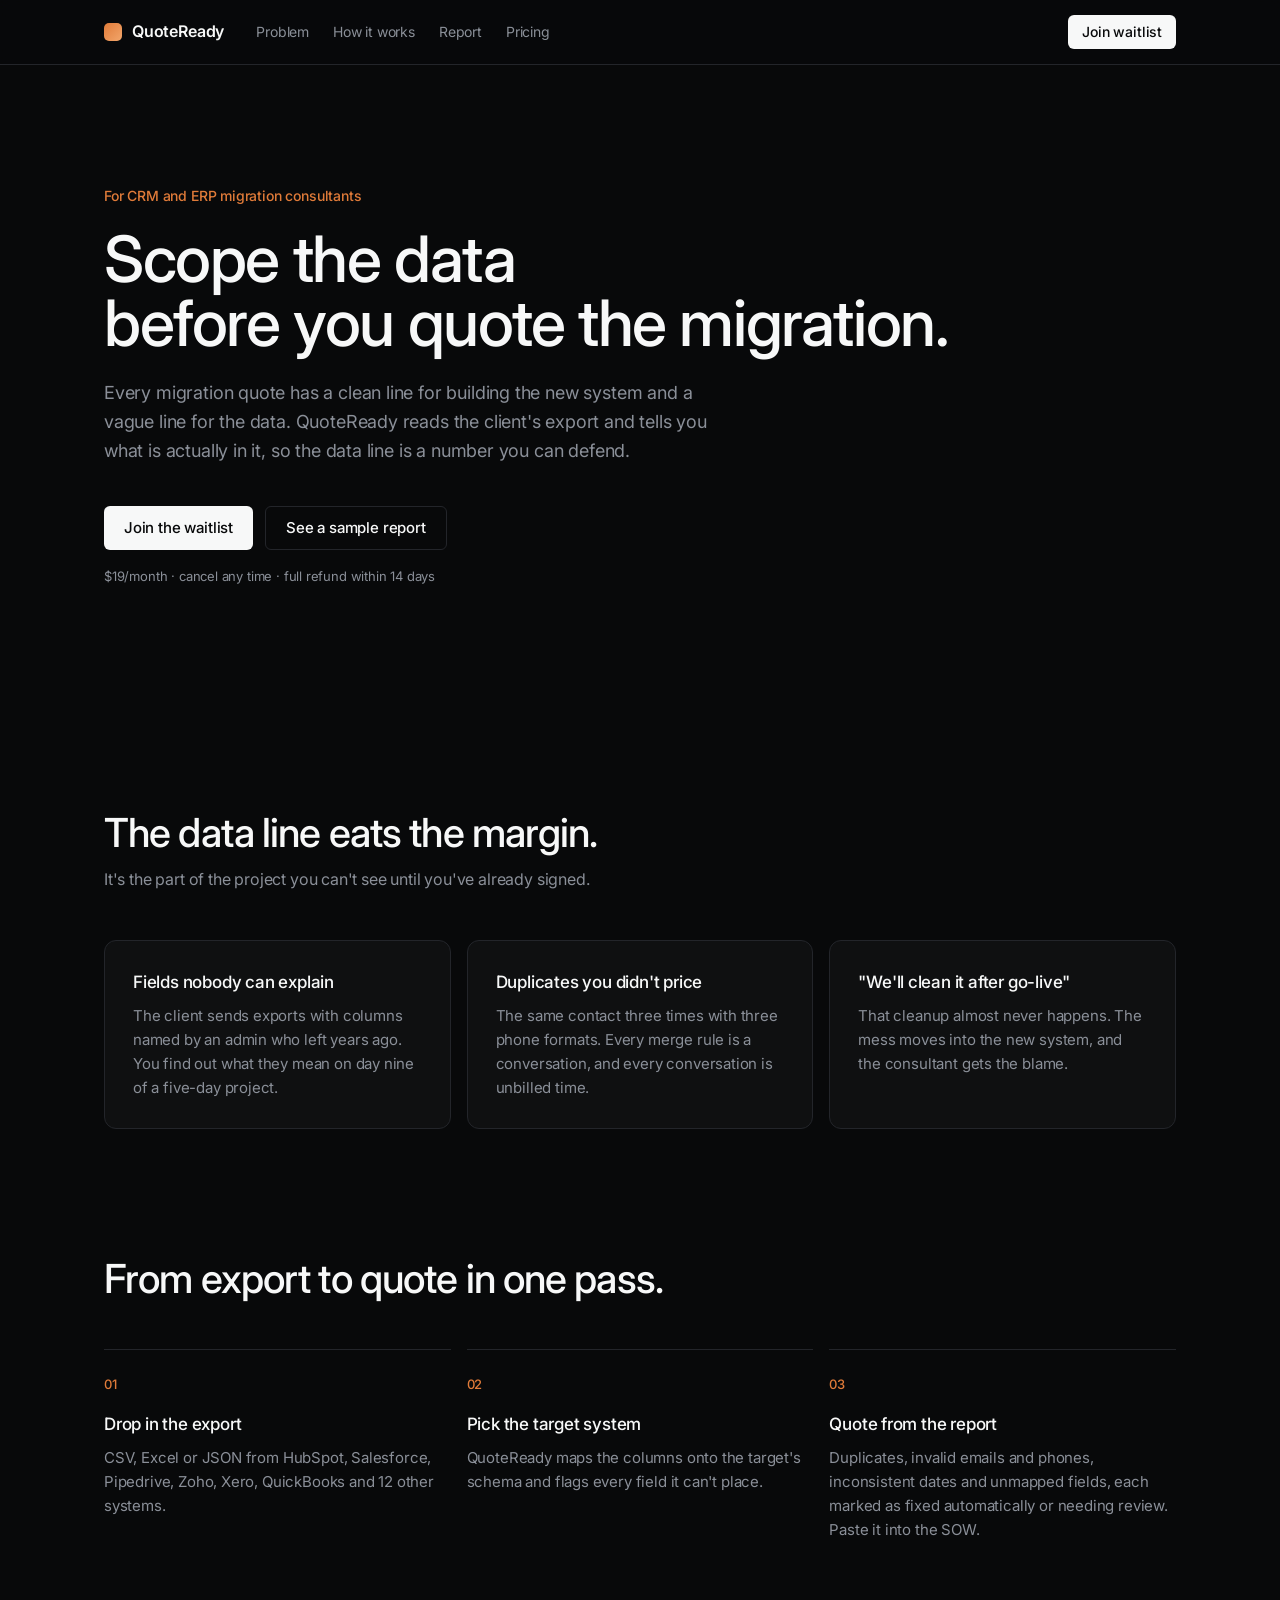
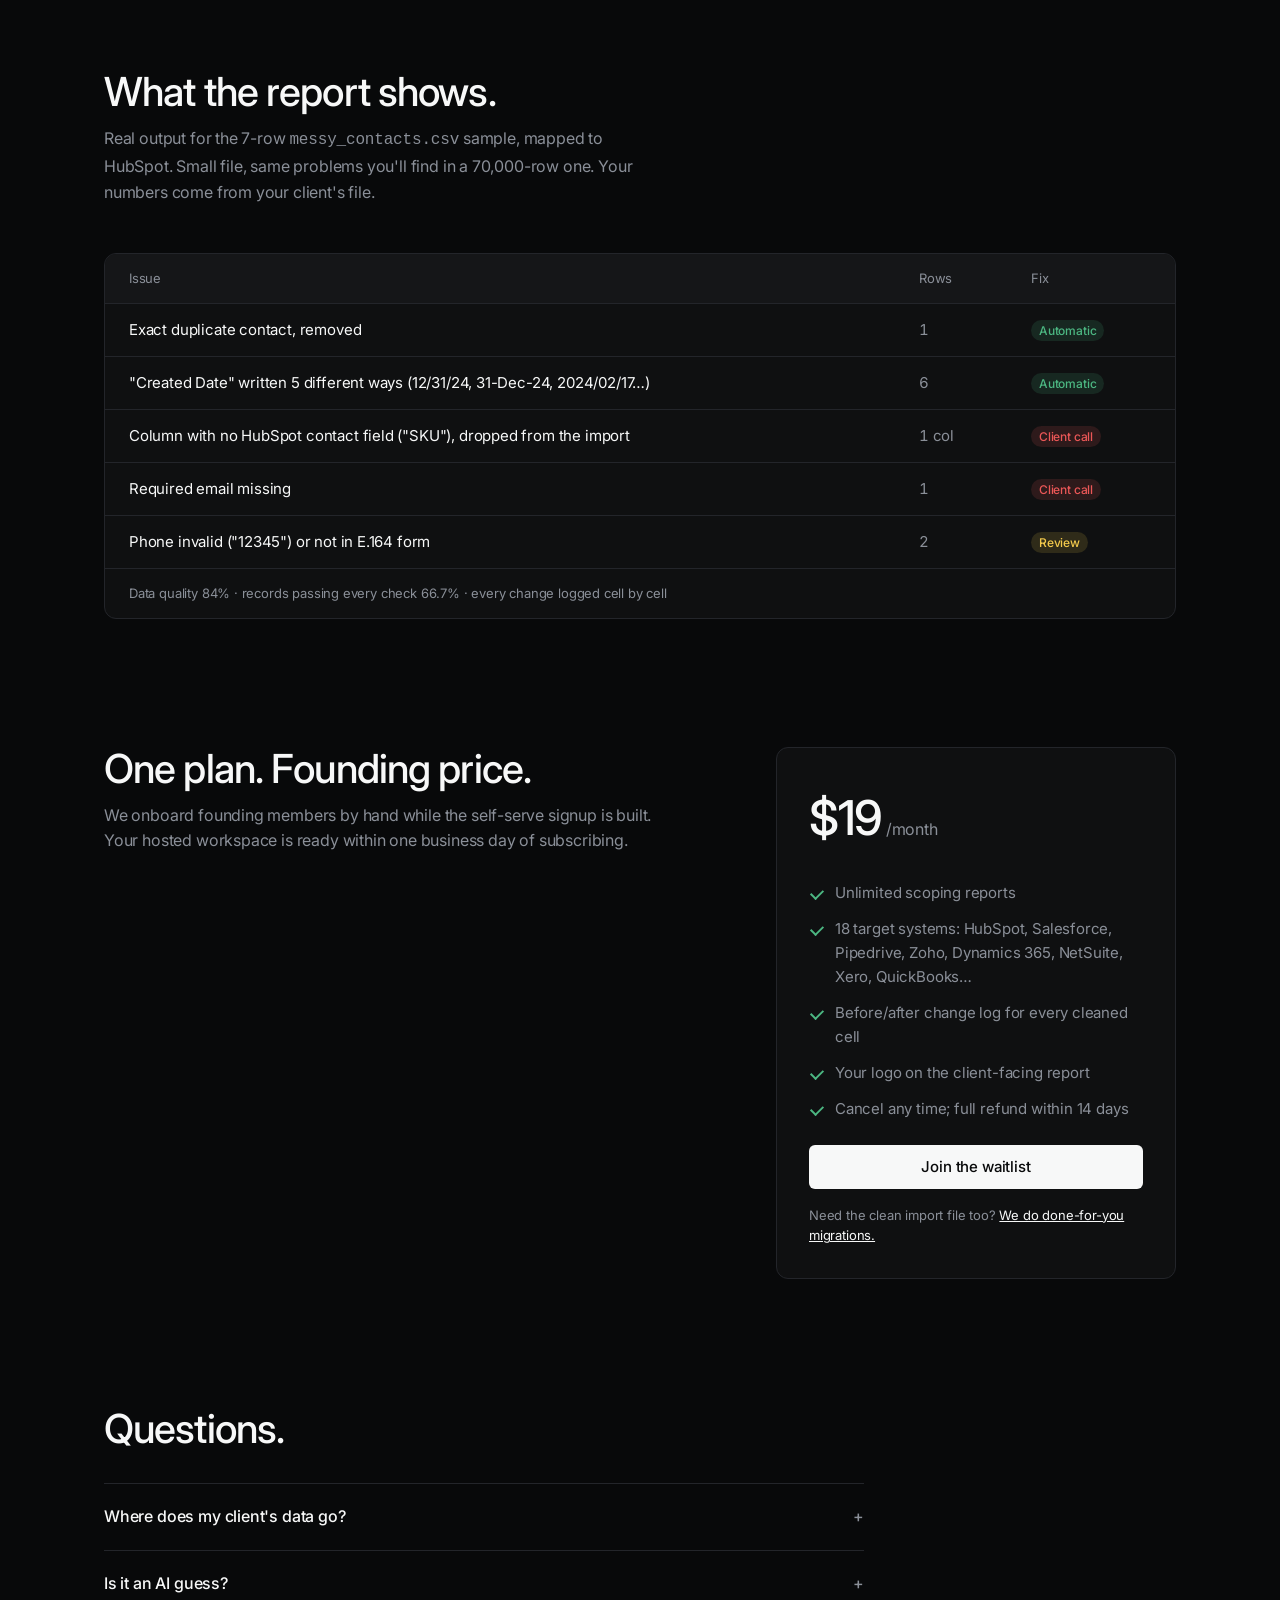
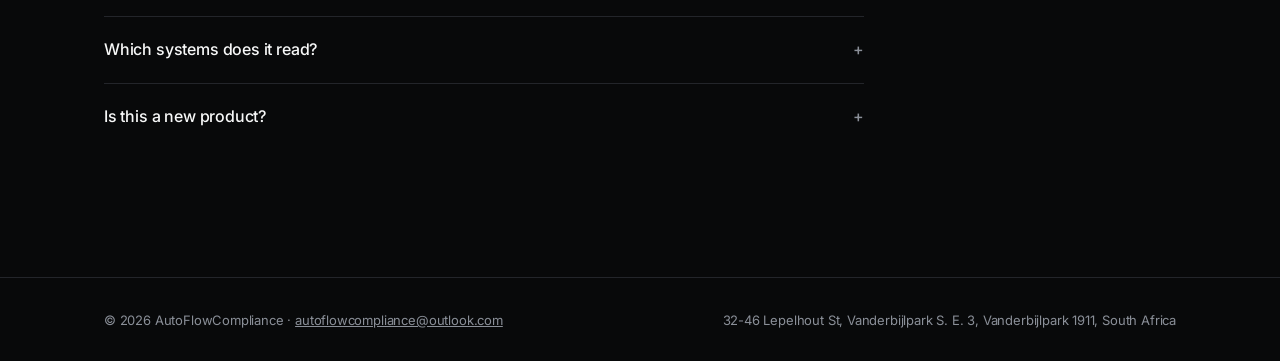
==== quoteready/index.html @ 058e22ea "Add QuoteReady landing page (waitlist mode until a PayPal plan link is set) Co-Authored-By: Claude O" ====
<!doctype html>
<html lang="en">
<head>
<meta charset="utf-8">
<meta name="viewport" content="width=device-width, initial-scale=1">
<title>QuoteReady: scope the data before you quote the migration</title>
<meta name="description" content="Drop in a client's CRM export and get a scoping report: duplicates, format problems, missing required fields and columns the target system can't take. For consultants who quote CRM migrations.">
<meta property="og:title" content="QuoteReady: scope the data before you quote the migration">
<meta property="og:description" content="A data-readiness report for CRM migration quotes. Price the data line before you sign the SOW.">
<meta property="og:type" content="website">
<meta property="og:url" content="https://autoflowcompliance.github.io/autoflow/quoteready/">
<link rel="canonical" href="https://autoflowcompliance.github.io/autoflow/quoteready/">
<link rel="preconnect" href="https://fonts.googleapis.com">
<link rel="preconnect" href="https://fonts.gstatic.com" crossorigin>
<link href="https://fonts.googleapis.com/css2?family=Inter:wght@400;500;600&display=swap" rel="stylesheet">
<link rel="icon" href="data:image/svg+xml,%3Csvg xmlns=%27http://www.w3.org/2000/svg%27 viewBox=%270 0 16 16%27%3E%3Crect width=%2716%27 height=%2716%27 rx=%274%27 fill=%27%23e07b39%27/%3E%3C/svg%3E">
<link rel="stylesheet" href="styles.css">
</head>
<body>

<header class="nav">
  <div class="wrap nav-inner">
    <a class="brand" href="#top"><span class="brand-mark" aria-hidden="true"></span>QuoteReady</a>
    <nav class="nav-links" aria-label="Primary">
      <a href="#problem">Problem</a>
      <a href="#how">How it works</a>
      <a href="#report">Report</a>
      <a href="#pricing">Pricing</a>
    </nav>
    <a class="btn btn-sm" href="mailto:autoflowcompliance@outlook.com?subject=QuoteReady%20waitlist">Join waitlist</a>
  </div>
</header>

<main id="top">

  <section class="hero">
    <div class="wrap">
      <p class="eyebrow">For CRM and ERP migration consultants</p>
      <h1>Scope the data<br>before you quote the migration.</h1>
      <p class="lede">Every migration quote has a clean line for building the new system and a vague line for the data. QuoteReady reads the client's export and tells you what is actually in it, so the data line is a number you can defend.</p>
      <div class="cta-row">
        <a class="btn" href="mailto:autoflowcompliance@outlook.com?subject=QuoteReady%20waitlist">Join the waitlist</a>
        <a class="btn btn-ghost" href="#report">See a sample report</a>
      </div>
      <p class="fine">$19/month · cancel any time · full refund within 14 days</p>
    </div>
  </section>

  <section id="problem" class="section">
    <div class="wrap">
      <h2>The data line eats the margin.</h2>
      <p class="section-lede">It's the part of the project you can't see until you've already signed.</p>
      <div class="grid-3">
        <article class="card">
          <h3>Fields nobody can explain</h3>
          <p>The client sends exports with columns named by an admin who left years ago. You find out what they mean on day nine of a five-day project.</p>
        </article>
        <article class="card">
          <h3>Duplicates you didn't price</h3>
          <p>The same contact three times with three phone formats. Every merge rule is a conversation, and every conversation is unbilled time.</p>
        </article>
        <article class="card">
          <h3>"We'll clean it after go-live"</h3>
          <p>That cleanup almost never happens. The mess moves into the new system, and the consultant gets the blame.</p>
        </article>
      </div>
    </div>
  </section>

  <section id="how" class="section">
    <div class="wrap">
      <h2>From export to quote in one pass.</h2>
      <ol class="steps">
        <li>
          <span class="step-n">01</span>
          <h3>Drop in the export</h3>
          <p>CSV, Excel or JSON from HubSpot, Salesforce, Pipedrive, Zoho, Xero, QuickBooks and 12 other systems.</p>
        </li>
        <li>
          <span class="step-n">02</span>
          <h3>Pick the target system</h3>
          <p>QuoteReady maps the columns onto the target's schema and flags every field it can't place.</p>
        </li>
        <li>
          <span class="step-n">03</span>
          <h3>Quote from the report</h3>
          <p>Duplicates, invalid emails and phones, inconsistent dates and unmapped fields, each marked as fixed automatically or needing review. Paste it into the SOW.</p>
        </li>
      </ol>
    </div>
  </section>

  <section id="report" class="section">
    <div class="wrap">
      <h2>What the report shows.</h2>
      <p class="section-lede">Real output for the 7-row <code>messy_contacts.csv</code> sample, mapped to HubSpot. Small file, same problems you'll find in a 70,000-row one. Your numbers come from your client's file.</p>
      <div class="report" role="table" aria-label="Sample scoping report">
        <div class="report-head" role="row">
          <span role="columnheader">Issue</span><span role="columnheader">Rows</span><span role="columnheader">Fix</span>
        </div>
        <div class="report-row" role="row"><span role="cell">Exact duplicate contact, removed</span><span role="cell">1</span><span role="cell"><i class="pill pill-lo">Automatic</i></span></div>
        <div class="report-row" role="row"><span role="cell">"Created Date" written 5 different ways (12/31/24, 31-Dec-24, 2024/02/17…)</span><span role="cell">6</span><span role="cell"><i class="pill pill-lo">Automatic</i></span></div>
        <div class="report-row" role="row"><span role="cell">Column with no HubSpot contact field ("SKU"), dropped from the import</span><span role="cell">1 col</span><span role="cell"><i class="pill pill-hi">Client call</i></span></div>
        <div class="report-row" role="row"><span role="cell">Required email missing</span><span role="cell">1</span><span role="cell"><i class="pill pill-hi">Client call</i></span></div>
        <div class="report-row" role="row"><span role="cell">Phone invalid ("12345") or not in E.164 form</span><span role="cell">2</span><span role="cell"><i class="pill pill-md">Review</i></span></div>
        <div class="report-foot">Data quality 84% · records passing every check 66.7% · every change logged cell by cell</div>
      </div>
    </div>
  </section>

  <section id="pricing" class="section">
    <div class="wrap pricing">
      <div>
        <h2>One plan. Founding price.</h2>
        <p class="section-lede">We onboard founding members by hand while the self-serve signup is built. Your hosted workspace is ready within one business day of subscribing.</p>
      </div>
      <div class="price-card">
        <p class="price"><span>$19</span>/month</p>
        <ul class="ticks">
          <li>Unlimited scoping reports</li>
          <li>18 target systems: HubSpot, Salesforce, Pipedrive, Zoho, Dynamics 365, NetSuite, Xero, QuickBooks…</li>
          <li>Before/after change log for every cleaned cell</li>
          <li>Your logo on the client-facing report</li>
          <li>Cancel any time; full refund within 14 days</li>
        </ul>
        <a class="btn btn-block" href="mailto:autoflowcompliance@outlook.com?subject=QuoteReady%20waitlist">Join the waitlist</a>
        <p class="fine">Need the clean import file too? <a href="mailto:autoflowcompliance@outlook.com?subject=QuoteReady%20done-for-you%20migration">We do done-for-you migrations.</a></p>
      </div>
    </div>
  </section>

  <section class="section faq">
    <div class="wrap">
      <h2>Questions.</h2>
      <details><summary>Where does my client's data go?</summary><p>It's processed in memory to build the report and isn't used for anything else. You can delete a workspace's files at any time. A self-hosted licence is available if the data can't leave your network.</p></details>
      <details><summary>Is it an AI guess?</summary><p>No. The checks are deterministic rules and schema mappings, so the same file gives the same report every time, and every number traces back to the rows behind it.</p></details>
      <details><summary>Which systems does it read?</summary><p>Any CSV, Excel or JSON export. Target schemas ship for HubSpot, Salesforce, Pipedrive, Zoho CRM, Zoho Books, Dynamics 365, NetSuite, Xero, QuickBooks, FreshBooks, Freshsales, Close, Attio, Airtable, Insightly, monday.com, Sage and Wave.</p></details>
      <details><summary>Is this a new product?</summary><p>Yes. QuoteReady is new and runs on the DataFlow migration engine by AutoFlowCompliance. Founding members get the founding price for as long as they stay subscribed.</p></details>
    </div>
  </section>

</main>

<footer class="footer">
  <div class="wrap footer-inner">
    <span>© 2026 AutoFlowCompliance · <a href="mailto:autoflowcompliance@outlook.com">autoflowcompliance@outlook.com</a></span>
    <span>32-46 Lepelhout St, Vanderbijlpark S. E. 3, Vanderbijlpark 1911, South Africa</span>
  </div>
</footer>

</body>
</html>
---- quoteready/styles.css ----
/* QuoteReady: original stylesheet. Tokens follow the measured shape of
   top-tier product sites (near-black canvas, Inter at ~510 weight, tight
   negative tracking, muted secondary text, 128px section rhythm). */

:root {
  --bg: #08090a;
  --surface: #0f1011;
  --surface-2: #151618;
  --line: #23252a;
  --text: #f7f8f8;
  --muted: #8a8f98;
  --accent: #e07b39;          /* the DataFlow amber, so the family reads as one */
  --accent-ink: #ffffff;
  --good: #4cb782;
  --warn: #f2c94c;
  --bad: #eb5757;
  --radius: 6px;
  --radius-lg: 12px;
  --wrap: 1120px;
  --section: 128px;
  --font: "Inter", "SF Pro Display", -apple-system, BlinkMacSystemFont, "Segoe UI", Roboto, sans-serif;
}

* { box-sizing: border-box; }
html { scroll-behavior: smooth; }
body {
  margin: 0;
  background: var(--bg);
  color: var(--text);
  font: 400 16px/1.6 var(--font);
  letter-spacing: -0.011em;
  -webkit-font-smoothing: antialiased;
}
a { color: inherit; }
.wrap { max-width: var(--wrap); margin: 0 auto; padding: 0 24px; }

/* ---- nav ---- */
.nav {
  position: sticky; top: 0; z-index: 10;
  background: color-mix(in srgb, var(--bg) 80%, transparent);
  backdrop-filter: saturate(180%) blur(12px);
  border-bottom: 1px solid var(--line);
}
.nav-inner { display: flex; align-items: center; gap: 32px; height: 64px; }
.brand { display: flex; align-items: center; gap: 10px; font-weight: 600; text-decoration: none; }
.brand-mark {
  width: 18px; height: 18px; border-radius: 5px;
  background: linear-gradient(135deg, var(--accent), #f2a66b);
}
.nav-links { display: flex; gap: 24px; margin-right: auto; }
.nav-links a { color: var(--muted); text-decoration: none; font-size: 14px; }
.nav-links a:hover { color: var(--text); }

/* ---- buttons ---- */
.btn {
  display: inline-flex; align-items: center; justify-content: center;
  height: 44px; padding: 0 20px; border-radius: var(--radius);
  background: var(--text); color: var(--bg);
  font-weight: 500; font-size: 15px; text-decoration: none;
  transition: opacity .15s ease;
}
.btn:hover { opacity: .88; }
.btn:focus-visible, a:focus-visible, summary:focus-visible { outline: 2px solid var(--accent); outline-offset: 3px; }
.btn-sm { height: 34px; padding: 0 14px; font-size: 14px; }
.btn-ghost { background: transparent; color: var(--text); border: 1px solid var(--line); }
.btn-block { width: 100%; margin-top: 24px; }

/* ---- type ---- */
h1, h2, h3 { font-weight: 510; margin: 0; }
h1 { font-size: clamp(40px, 6.4vw, 64px); line-height: 1; letter-spacing: -0.022em; }
h2 { font-size: clamp(30px, 4vw, 40px); line-height: 1.1; letter-spacing: -0.022em; }
h3 { font-size: 17px; letter-spacing: -0.012em; margin-bottom: 8px; }
p { margin: 0; }
.eyebrow { color: var(--accent); font-size: 14px; font-weight: 500; margin-bottom: 20px; }
.lede { color: var(--muted); font-size: 18px; line-height: 1.6; max-width: 620px; margin-top: 24px; }
.section-lede { color: var(--muted); font-size: 16px; margin-top: 12px; max-width: 560px; }
.fine { color: var(--muted); font-size: 13px; margin-top: 16px; }
.fine a { color: var(--text); }

/* ---- sections ---- */
.hero { padding: 120px 0 96px; }
.cta-row { display: flex; gap: 12px; flex-wrap: wrap; margin-top: 40px; }
.section { padding: var(--section) 0 0; }
.section:last-of-type { padding-bottom: var(--section); }

.grid-3 { display: grid; grid-template-columns: repeat(3, 1fr); gap: 16px; margin-top: 48px; }
.card {
  background: var(--surface); border: 1px solid var(--line);
  border-radius: var(--radius-lg); padding: 28px;
}
.card p, .steps p { color: var(--muted); font-size: 15px; line-height: 1.6; }

.steps {
  list-style: none; padding: 0; margin: 48px 0 0;
  display: grid; grid-template-columns: repeat(3, 1fr); gap: 16px;
}
.steps li { border-top: 1px solid var(--line); padding-top: 24px; }
.step-n { display: block; color: var(--accent); font-size: 13px; font-weight: 500; margin-bottom: 16px; }

/* ---- sample report ---- */
.report {
  margin-top: 48px; background: var(--surface); border: 1px solid var(--line);
  border-radius: var(--radius-lg); overflow: hidden; font-size: 15px;
}
.report-head, .report-row {
  display: grid; grid-template-columns: 1fr 96px 120px; gap: 16px;
  padding: 14px 24px; align-items: center;
}
.report-head { color: var(--muted); font-size: 13px; background: var(--surface-2); }
.report-row { border-top: 1px solid var(--line); }
.report-row span:nth-child(2) { font-variant-numeric: tabular-nums; color: var(--muted); }
.report-foot { border-top: 1px solid var(--line); padding: 14px 24px; color: var(--muted); font-size: 13px; }
.pill { font-style: normal; font-size: 12px; font-weight: 500; padding: 3px 8px; border-radius: 999px; }
.pill-hi { color: var(--bad); background: color-mix(in srgb, var(--bad) 14%, transparent); }
.pill-md { color: var(--warn); background: color-mix(in srgb, var(--warn) 14%, transparent); }
.pill-lo { color: var(--good); background: color-mix(in srgb, var(--good) 14%, transparent); }

/* ---- pricing ---- */
.pricing { display: grid; grid-template-columns: 1fr 400px; gap: 48px; align-items: start; }
.price-card {
  background: var(--surface); border: 1px solid var(--line);
  border-radius: var(--radius-lg); padding: 32px;
}
.price { color: var(--muted); }
.price span { color: var(--text); font-size: 48px; font-weight: 510; letter-spacing: -0.03em; margin-right: 4px; }
.ticks { list-style: none; padding: 0; margin: 24px 0 0; }
.ticks li { position: relative; padding-left: 26px; margin-top: 12px; color: var(--muted); font-size: 15px; }
.ticks li::before {
  content: ""; position: absolute; left: 2px; top: 8px; width: 10px; height: 6px;
  border-left: 2px solid var(--good); border-bottom: 2px solid var(--good); transform: rotate(-45deg);
}

/* ---- faq ---- */
.faq details { border-top: 1px solid var(--line); padding: 20px 0; max-width: 760px; }
.faq details:first-of-type { margin-top: 32px; }
.faq summary { cursor: pointer; font-weight: 500; list-style: none; }
.faq summary::-webkit-details-marker { display: none; }
.faq summary::after { content: "+"; float: right; color: var(--muted); }
.faq details[open] summary::after { content: "–"; }
.faq details p { color: var(--muted); margin-top: 12px; font-size: 15px; }

/* ---- footer ---- */
.footer { border-top: 1px solid var(--line); padding: 32px 0; color: var(--muted); font-size: 13px; }
.footer-inner { display: flex; justify-content: space-between; gap: 16px; flex-wrap: wrap; }

/* ---- responsive ---- */
@media (max-width: 860px) {
  :root { --section: 88px; }
  .nav-links { display: none; }
  .nav-inner { justify-content: space-between; }
  .hero { padding: 80px 0 64px; }
  .grid-3, .steps, .pricing { grid-template-columns: 1fr; }
  .report-head, .report-row { grid-template-columns: 1fr 64px 96px; padding: 12px 16px; gap: 10px; font-size: 14px; }
}
@media (prefers-reduced-motion: reduce) { html { scroll-behavior: auto; } }
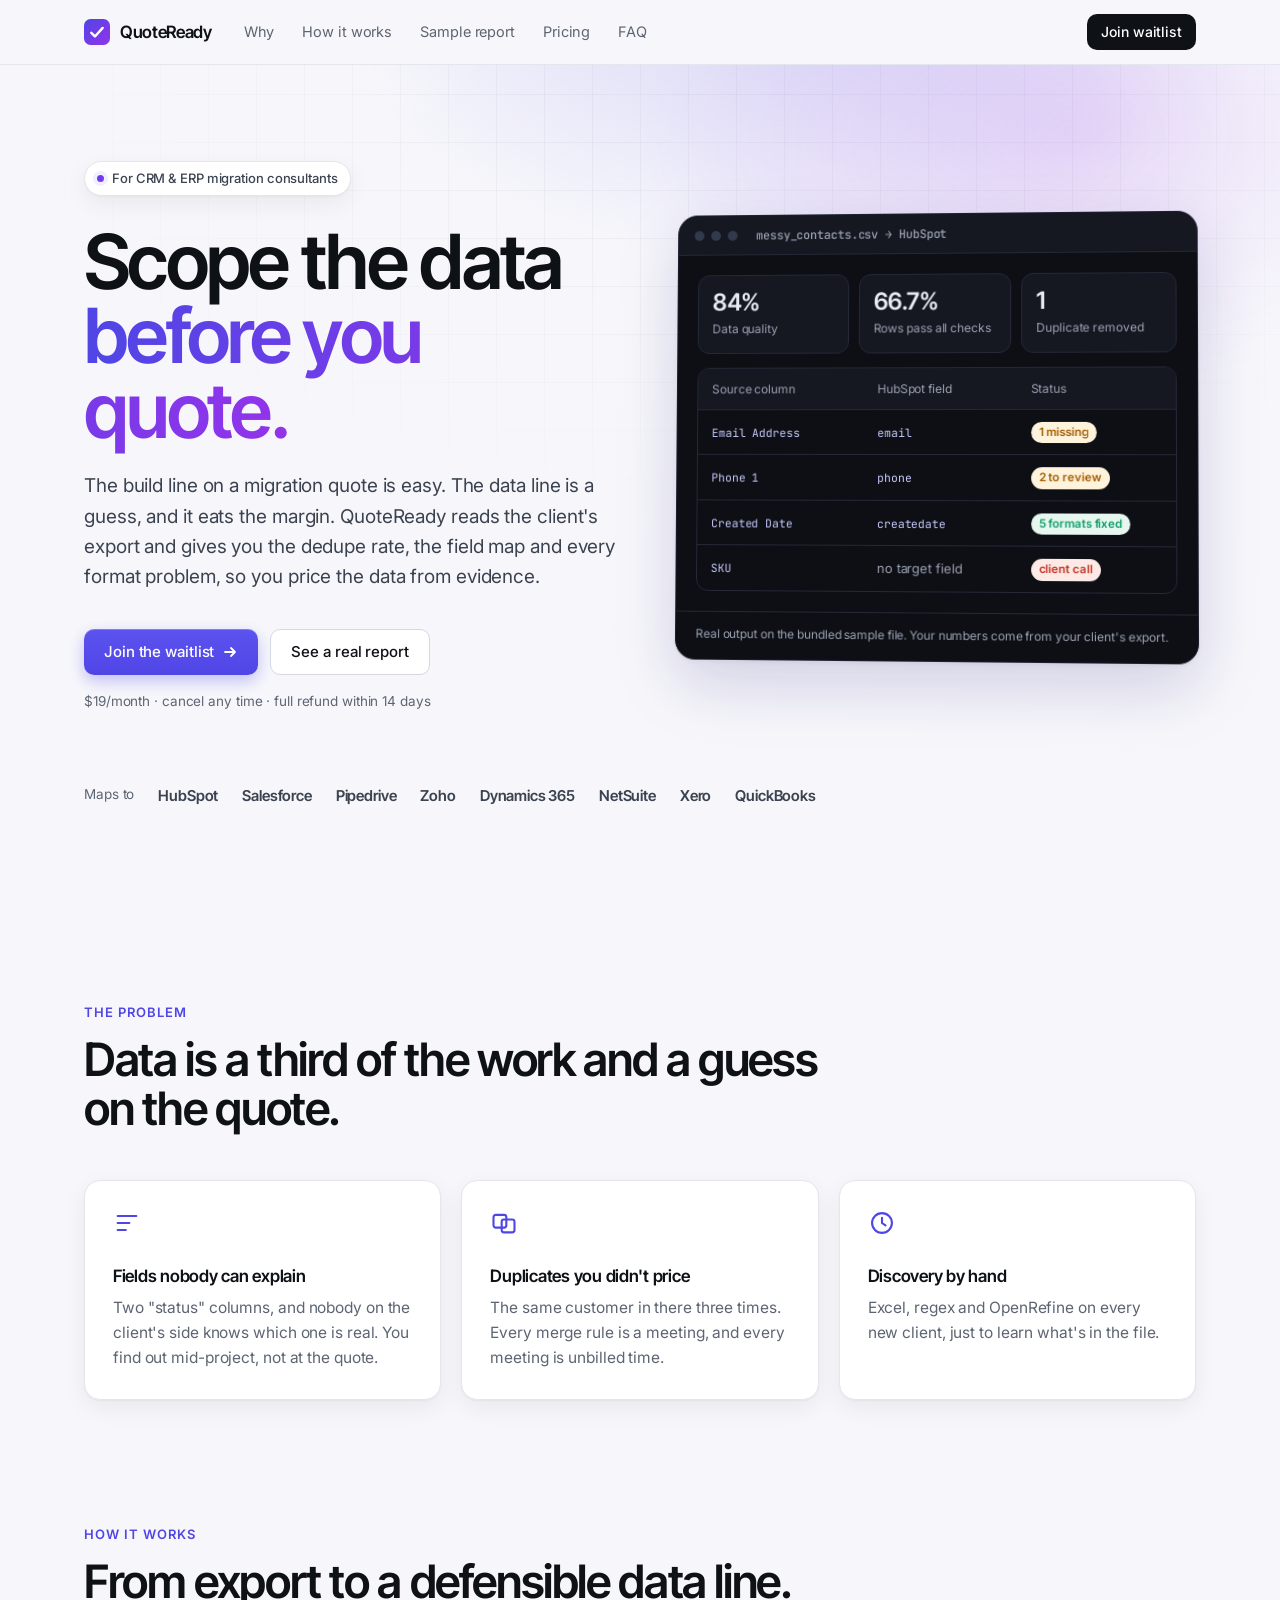
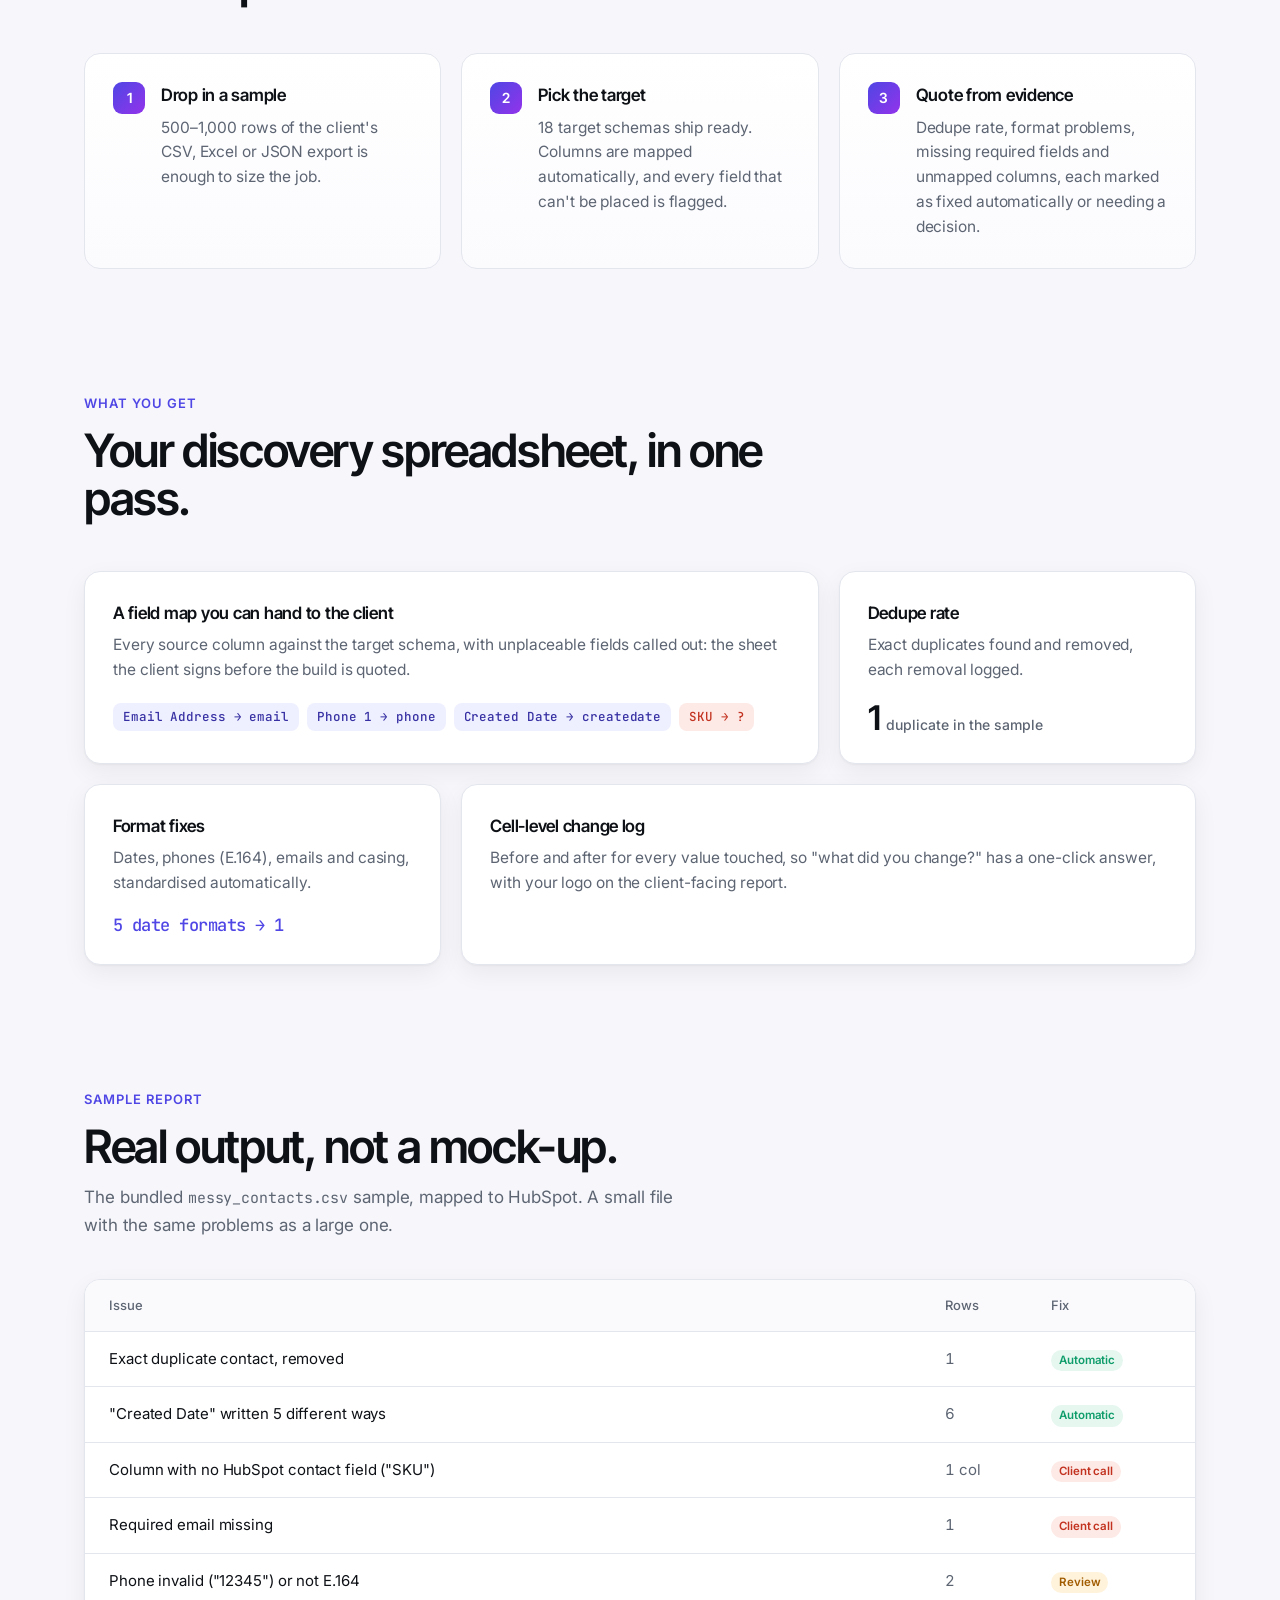
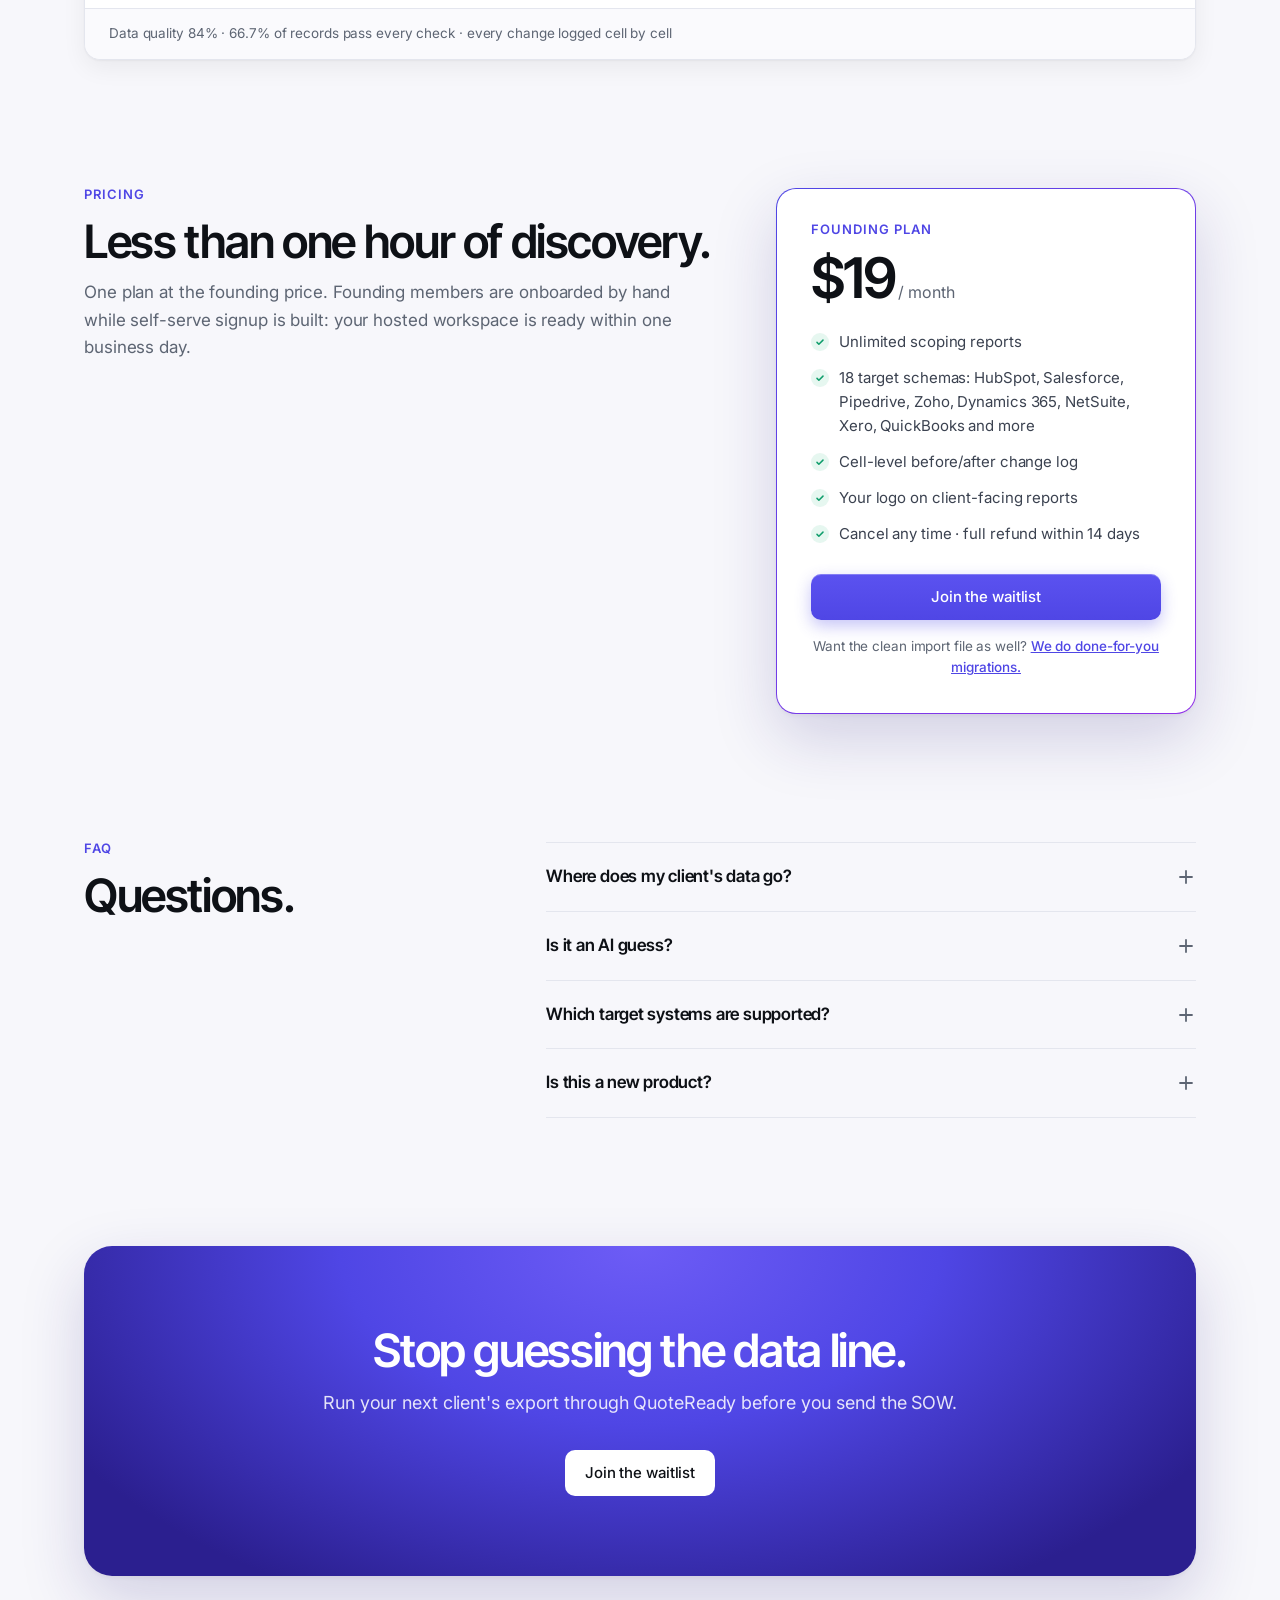
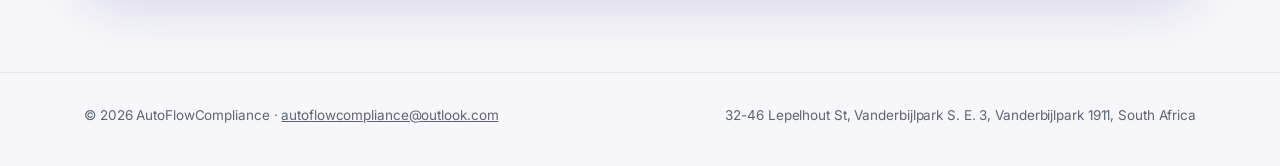
==== commit 7b0a3dd3: "QuoteReady: new light identity, distinct from DataFlow Light canvas, indigo-violet accent, dark prod" ====
--- a/quoteready/index.html
+++ b/quoteready/index.html
@@ -9,133 +9,206 @@
 <meta property="og:description" content="A data-readiness report for CRM migration quotes. Price the data line before you sign the SOW.">
 <meta property="og:type" content="website">
 <meta property="og:url" content="https://autoflowcompliance.github.io/autoflow/quoteready/">
+<meta name="theme-color" content="#f7f7fb">
 <link rel="canonical" href="https://autoflowcompliance.github.io/autoflow/quoteready/">
+<link rel="icon" href="data:image/svg+xml,%3Csvg xmlns='http://www.w3.org/2000/svg' viewBox='0 0 32 32'%3E%3Cdefs%3E%3ClinearGradient id='g' x1='0' y1='0' x2='1' y2='1'%3E%3Cstop offset='0' stop-color='%234f46e5'/%3E%3Cstop offset='1' stop-color='%239333ea'/%3E%3C/linearGradient%3E%3C/defs%3E%3Crect width='32' height='32' rx='8' fill='url(%23g)'/%3E%3Cpath d='M9 17l4.5 4.5L23 11' stroke='white' stroke-width='3' fill='none' stroke-linecap='round' stroke-linejoin='round'/%3E%3C/svg%3E">
 <link rel="preconnect" href="https://fonts.googleapis.com">
 <link rel="preconnect" href="https://fonts.gstatic.com" crossorigin>
-<link href="https://fonts.googleapis.com/css2?family=Inter:wght@400;500;600&display=swap" rel="stylesheet">
-<link rel="icon" href="data:image/svg+xml,%3Csvg xmlns=%27http://www.w3.org/2000/svg%27 viewBox=%270 0 16 16%27%3E%3Crect width=%2716%27 height=%2716%27 rx=%274%27 fill=%27%23e07b39%27/%3E%3C/svg%3E">
+<link href="https://fonts.googleapis.com/css2?family=Inter:wght@400;500;600&family=Inter+Tight:wght@500;600;700&family=JetBrains+Mono:wght@500&display=swap" rel="stylesheet">
 <link rel="stylesheet" href="styles.css">
 </head>
 <body>
+<a class="skip" href="#main">Skip to content</a>
 
 <header class="nav">
   <div class="wrap nav-inner">
-    <a class="brand" href="#top"><span class="brand-mark" aria-hidden="true"></span>QuoteReady</a>
+    <a class="brand" href="#top" aria-label="QuoteReady home">
+      <svg class="brand-mark" viewBox="0 0 32 32" aria-hidden="true"><defs><linearGradient id="bm" x1="0" y1="0" x2="1" y2="1"><stop offset="0" stop-color="#4f46e5"/><stop offset="1" stop-color="#9333ea"/></linearGradient></defs><rect width="32" height="32" rx="8" fill="url(#bm)"/><path d="M9 17l4.5 4.5L23 11" stroke="#fff" stroke-width="3" fill="none" stroke-linecap="round" stroke-linejoin="round"/></svg>
+      QuoteReady
+    </a>
     <nav class="nav-links" aria-label="Primary">
-      <a href="#problem">Problem</a>
+      <a href="#problem">Why</a>
       <a href="#how">How it works</a>
-      <a href="#report">Report</a>
+      <a href="#report">Sample report</a>
       <a href="#pricing">Pricing</a>
+      <a href="#faq">FAQ</a>
     </nav>
-    <a class="btn btn-sm" href="mailto:autoflowcompliance@outlook.com?subject=QuoteReady%20waitlist">Join waitlist</a>
+    <a class="btn btn-dark btn-sm" href="mailto:autoflowcompliance@outlook.com?subject=QuoteReady%20waitlist">Join waitlist</a>
   </div>
 </header>
 
-<main id="top">
-
-  <section class="hero">
-    <div class="wrap">
-      <p class="eyebrow">For CRM and ERP migration consultants</p>
-      <h1>Scope the data<br>before you quote the migration.</h1>
-      <p class="lede">Every migration quote has a clean line for building the new system and a vague line for the data. QuoteReady reads the client's export and tells you what is actually in it, so the data line is a number you can defend.</p>
-      <div class="cta-row">
-        <a class="btn" href="mailto:autoflowcompliance@outlook.com?subject=QuoteReady%20waitlist">Join the waitlist</a>
-        <a class="btn btn-ghost" href="#report">See a sample report</a>
-      </div>
-      <p class="fine">$19/month · cancel any time · full refund within 14 days</p>
-    </div>
-  </section>
-
-  <section id="problem" class="section">
-    <div class="wrap">
-      <h2>The data line eats the margin.</h2>
-      <p class="section-lede">It's the part of the project you can't see until you've already signed.</p>
-      <div class="grid-3">
-        <article class="card">
+<main id="main">
+
+  <section class="hero" id="top">
+    <div class="hero-glow" aria-hidden="true"></div>
+    <div class="wrap hero-grid">
+      <div class="hero-copy">
+        <p class="badge"><span class="badge-dot"></span>For CRM &amp; ERP migration consultants</p>
+        <h1>Scope the data<br><span class="grad">before you quote.</span></h1>
+        <p class="lede">The build line on a migration quote is easy. The data line is a guess, and it eats the margin. QuoteReady reads the client's export and gives you the dedupe rate, the field map and every format problem, so you price the data from evidence.</p>
+        <div class="cta-row">
+          <a class="btn btn-primary" href="mailto:autoflowcompliance@outlook.com?subject=QuoteReady%20waitlist">Join the waitlist
+            <svg viewBox="0 0 16 16" aria-hidden="true"><path d="M3 8h10M9 4l4 4-4 4" stroke="currentColor" stroke-width="1.8" fill="none" stroke-linecap="round" stroke-linejoin="round"/></svg>
+          </a>
+          <a class="btn btn-ghost" href="#report">See a real report</a>
+        </div>
+        <p class="fine">$19/month · cancel any time · full refund within 14 days</p>
+      </div>
+
+      <figure class="window" aria-label="QuoteReady scoping report preview">
+        <div class="window-bar" aria-hidden="true"><i></i><i></i><i></i><span>messy_contacts.csv → HubSpot</span></div>
+        <div class="window-body">
+          <div class="kpis">
+            <div class="kpi"><span class="kpi-n">84%</span><span class="kpi-l">Data quality</span></div>
+            <div class="kpi"><span class="kpi-n">66.7%</span><span class="kpi-l">Rows pass all checks</span></div>
+            <div class="kpi"><span class="kpi-n">1</span><span class="kpi-l">Duplicate removed</span></div>
+          </div>
+          <div class="map" role="table" aria-label="Field map excerpt">
+            <div class="map-row map-head" role="row"><span role="columnheader">Source column</span><span role="columnheader">HubSpot field</span><span role="columnheader">Status</span></div>
+            <div class="map-row" role="row"><span role="cell"><code>Email Address</code></span><span role="cell"><code>email</code></span><span role="cell"><i class="tag tag-warn">1 missing</i></span></div>
+            <div class="map-row" role="row"><span role="cell"><code>Phone 1</code></span><span role="cell"><code>phone</code></span><span role="cell"><i class="tag tag-warn">2 to review</i></span></div>
+            <div class="map-row" role="row"><span role="cell"><code>Created Date</code></span><span role="cell"><code>createdate</code></span><span role="cell"><i class="tag tag-ok">5 formats fixed</i></span></div>
+            <div class="map-row" role="row"><span role="cell"><code>SKU</code></span><span role="cell" class="muted">no target field</span><span role="cell"><i class="tag tag-bad">client call</i></span></div>
+          </div>
+        </div>
+        <figcaption>Real output on the bundled sample file. Your numbers come from your client's export.</figcaption>
+      </figure>
+    </div>
+
+    <div class="wrap reads">
+      <span>Maps to</span>
+      <ul>
+        <li>HubSpot</li><li>Salesforce</li><li>Pipedrive</li><li>Zoho</li><li>Dynamics 365</li><li>NetSuite</li><li>Xero</li><li>QuickBooks</li>
+      </ul>
+    </div>
+  </section>
+
+  <section class="section" id="problem">
+    <div class="wrap">
+      <p class="kicker">The problem</p>
+      <h2>Data is a third of the work and a guess on the quote.</h2>
+      <div class="pain">
+        <article>
+          <svg viewBox="0 0 24 24" aria-hidden="true"><path d="M4 6h16M4 12h10M4 18h7" stroke="currentColor" stroke-width="1.8" fill="none" stroke-linecap="round"/></svg>
           <h3>Fields nobody can explain</h3>
-          <p>The client sends exports with columns named by an admin who left years ago. You find out what they mean on day nine of a five-day project.</p>
-        </article>
-        <article class="card">
+          <p>Two "status" columns, and nobody on the client's side knows which one is real. You find out mid-project, not at the quote.</p>
+        </article>
+        <article>
+          <svg viewBox="0 0 24 24" aria-hidden="true"><rect x="3" y="5" width="11" height="11" rx="2" stroke="currentColor" stroke-width="1.8" fill="none"/><rect x="10" y="9" width="11" height="11" rx="2" stroke="currentColor" stroke-width="1.8" fill="none"/></svg>
           <h3>Duplicates you didn't price</h3>
-          <p>The same contact three times with three phone formats. Every merge rule is a conversation, and every conversation is unbilled time.</p>
-        </article>
-        <article class="card">
-          <h3>"We'll clean it after go-live"</h3>
-          <p>That cleanup almost never happens. The mess moves into the new system, and the consultant gets the blame.</p>
-        </article>
-      </div>
-    </div>
-  </section>
-
-  <section id="how" class="section">
-    <div class="wrap">
-      <h2>From export to quote in one pass.</h2>
+          <p>The same customer in there three times. Every merge rule is a meeting, and every meeting is unbilled time.</p>
+        </article>
+        <article>
+          <svg viewBox="0 0 24 24" aria-hidden="true"><circle cx="12" cy="12" r="8.5" stroke="currentColor" stroke-width="1.8" fill="none"/><path d="M12 7.5V12l3 2" stroke="currentColor" stroke-width="1.8" fill="none" stroke-linecap="round"/></svg>
+          <h3>Discovery by hand</h3>
+          <p>Excel, regex and OpenRefine on every new client, just to learn what's in the file.</p>
+        </article>
+      </div>
+    </div>
+  </section>
+
+  <section class="section" id="how">
+    <div class="wrap">
+      <p class="kicker">How it works</p>
+      <h2>From export to a defensible data line.</h2>
       <ol class="steps">
-        <li>
-          <span class="step-n">01</span>
-          <h3>Drop in the export</h3>
-          <p>CSV, Excel or JSON from HubSpot, Salesforce, Pipedrive, Zoho, Xero, QuickBooks and 12 other systems.</p>
-        </li>
-        <li>
-          <span class="step-n">02</span>
-          <h3>Pick the target system</h3>
-          <p>QuoteReady maps the columns onto the target's schema and flags every field it can't place.</p>
-        </li>
-        <li>
-          <span class="step-n">03</span>
-          <h3>Quote from the report</h3>
-          <p>Duplicates, invalid emails and phones, inconsistent dates and unmapped fields, each marked as fixed automatically or needing review. Paste it into the SOW.</p>
-        </li>
+        <li><span class="num">1</span><div><h3>Drop in a sample</h3><p>500–1,000 rows of the client's CSV, Excel or JSON export is enough to size the job.</p></div></li>
+        <li><span class="num">2</span><div><h3>Pick the target</h3><p>18 target schemas ship ready. Columns are mapped automatically, and every field that can't be placed is flagged.</p></div></li>
+        <li><span class="num">3</span><div><h3>Quote from evidence</h3><p>Dedupe rate, format problems, missing required fields and unmapped columns, each marked as fixed automatically or needing a decision.</p></div></li>
       </ol>
     </div>
   </section>
 
-  <section id="report" class="section">
-    <div class="wrap">
-      <h2>What the report shows.</h2>
-      <p class="section-lede">Real output for the 7-row <code>messy_contacts.csv</code> sample, mapped to HubSpot. Small file, same problems you'll find in a 70,000-row one. Your numbers come from your client's file.</p>
+  <section class="section">
+    <div class="wrap">
+      <p class="kicker">What you get</p>
+      <h2>Your discovery spreadsheet, in one pass.</h2>
+      <div class="bento">
+        <article class="tile tile-wide">
+          <h3>A field map you can hand to the client</h3>
+          <p>Every source column against the target schema, with unplaceable fields called out: the sheet the client signs before the build is quoted.</p>
+          <div class="chips" aria-hidden="true"><span>Email Address → email</span><span>Phone 1 → phone</span><span>Created Date → createdate</span><span class="chip-bad">SKU → ?</span></div>
+        </article>
+        <article class="tile">
+          <h3>Dedupe rate</h3>
+          <p>Exact duplicates found and removed, each removal logged.</p>
+          <p class="big">1 <small>duplicate in the sample</small></p>
+        </article>
+        <article class="tile">
+          <h3>Format fixes</h3>
+          <p>Dates, phones (E.164), emails and casing, standardised automatically.</p>
+          <p class="big mono">5 date formats → 1</p>
+        </article>
+        <article class="tile tile-wide">
+          <h3>Cell-level change log</h3>
+          <p>Before and after for every value touched, so "what did you change?" has a one-click answer, with your logo on the client-facing report.</p>
+        </article>
+      </div>
+    </div>
+  </section>
+
+  <section class="section" id="report">
+    <div class="wrap">
+      <p class="kicker">Sample report</p>
+      <h2>Real output, not a mock-up.</h2>
+      <p class="section-lede">The bundled <code>messy_contacts.csv</code> sample, mapped to HubSpot. A small file with the same problems as a large one.</p>
       <div class="report" role="table" aria-label="Sample scoping report">
-        <div class="report-head" role="row">
-          <span role="columnheader">Issue</span><span role="columnheader">Rows</span><span role="columnheader">Fix</span>
-        </div>
-        <div class="report-row" role="row"><span role="cell">Exact duplicate contact, removed</span><span role="cell">1</span><span role="cell"><i class="pill pill-lo">Automatic</i></span></div>
-        <div class="report-row" role="row"><span role="cell">"Created Date" written 5 different ways (12/31/24, 31-Dec-24, 2024/02/17…)</span><span role="cell">6</span><span role="cell"><i class="pill pill-lo">Automatic</i></span></div>
-        <div class="report-row" role="row"><span role="cell">Column with no HubSpot contact field ("SKU"), dropped from the import</span><span role="cell">1 col</span><span role="cell"><i class="pill pill-hi">Client call</i></span></div>
-        <div class="report-row" role="row"><span role="cell">Required email missing</span><span role="cell">1</span><span role="cell"><i class="pill pill-hi">Client call</i></span></div>
-        <div class="report-row" role="row"><span role="cell">Phone invalid ("12345") or not in E.164 form</span><span role="cell">2</span><span role="cell"><i class="pill pill-md">Review</i></span></div>
-        <div class="report-foot">Data quality 84% · records passing every check 66.7% · every change logged cell by cell</div>
-      </div>
-    </div>
-  </section>
-
-  <section id="pricing" class="section">
+        <div class="report-row report-head" role="row"><span role="columnheader">Issue</span><span role="columnheader">Rows</span><span role="columnheader">Fix</span></div>
+        <div class="report-row" role="row"><span role="cell">Exact duplicate contact, removed</span><span role="cell">1</span><span role="cell"><i class="tag tag-ok">Automatic</i></span></div>
+        <div class="report-row" role="row"><span role="cell">"Created Date" written 5 different ways</span><span role="cell">6</span><span role="cell"><i class="tag tag-ok">Automatic</i></span></div>
+        <div class="report-row" role="row"><span role="cell">Column with no HubSpot contact field ("SKU")</span><span role="cell">1 col</span><span role="cell"><i class="tag tag-bad">Client call</i></span></div>
+        <div class="report-row" role="row"><span role="cell">Required email missing</span><span role="cell">1</span><span role="cell"><i class="tag tag-bad">Client call</i></span></div>
+        <div class="report-row" role="row"><span role="cell">Phone invalid ("12345") or not E.164</span><span role="cell">2</span><span role="cell"><i class="tag tag-warn">Review</i></span></div>
+        <div class="report-foot">Data quality 84% · 66.7% of records pass every check · every change logged cell by cell</div>
+      </div>
+    </div>
+  </section>
+
+  <section class="section" id="pricing">
     <div class="wrap pricing">
       <div>
-        <h2>One plan. Founding price.</h2>
-        <p class="section-lede">We onboard founding members by hand while the self-serve signup is built. Your hosted workspace is ready within one business day of subscribing.</p>
+        <p class="kicker">Pricing</p>
+        <h2>Less than one hour of discovery.</h2>
+        <p class="section-lede">One plan at the founding price. Founding members are onboarded by hand while self-serve signup is built: your hosted workspace is ready within one business day.</p>
       </div>
       <div class="price-card">
-        <p class="price"><span>$19</span>/month</p>
+        <p class="plan">Founding plan</p>
+        <p class="price"><span>$19</span> / month</p>
         <ul class="ticks">
           <li>Unlimited scoping reports</li>
-          <li>18 target systems: HubSpot, Salesforce, Pipedrive, Zoho, Dynamics 365, NetSuite, Xero, QuickBooks…</li>
-          <li>Before/after change log for every cleaned cell</li>
-          <li>Your logo on the client-facing report</li>
-          <li>Cancel any time; full refund within 14 days</li>
+          <li>18 target schemas: HubSpot, Salesforce, Pipedrive, Zoho, Dynamics 365, NetSuite, Xero, QuickBooks and more</li>
+          <li>Cell-level before/after change log</li>
+          <li>Your logo on client-facing reports</li>
+          <li>Cancel any time · full refund within 14 days</li>
         </ul>
-        <a class="btn btn-block" href="mailto:autoflowcompliance@outlook.com?subject=QuoteReady%20waitlist">Join the waitlist</a>
-        <p class="fine">Need the clean import file too? <a href="mailto:autoflowcompliance@outlook.com?subject=QuoteReady%20done-for-you%20migration">We do done-for-you migrations.</a></p>
-      </div>
-    </div>
-  </section>
-
-  <section class="section faq">
-    <div class="wrap">
-      <h2>Questions.</h2>
-      <details><summary>Where does my client's data go?</summary><p>It's processed in memory to build the report and isn't used for anything else. You can delete a workspace's files at any time. A self-hosted licence is available if the data can't leave your network.</p></details>
-      <details><summary>Is it an AI guess?</summary><p>No. The checks are deterministic rules and schema mappings, so the same file gives the same report every time, and every number traces back to the rows behind it.</p></details>
-      <details><summary>Which systems does it read?</summary><p>Any CSV, Excel or JSON export. Target schemas ship for HubSpot, Salesforce, Pipedrive, Zoho CRM, Zoho Books, Dynamics 365, NetSuite, Xero, QuickBooks, FreshBooks, Freshsales, Close, Attio, Airtable, Insightly, monday.com, Sage and Wave.</p></details>
-      <details><summary>Is this a new product?</summary><p>Yes. QuoteReady is new and runs on the DataFlow migration engine by AutoFlowCompliance. Founding members get the founding price for as long as they stay subscribed.</p></details>
+        <a class="btn btn-primary btn-block" href="mailto:autoflowcompliance@outlook.com?subject=QuoteReady%20waitlist">Join the waitlist</a>
+        <p class="fine center">Want the clean import file as well? <a href="mailto:autoflowcompliance@outlook.com?subject=QuoteReady%20done-for-you%20migration">We do done-for-you migrations.</a></p>
+      </div>
+    </div>
+  </section>
+
+  <section class="section" id="faq">
+    <div class="wrap faq">
+      <div>
+        <p class="kicker">FAQ</p>
+        <h2>Questions.</h2>
+      </div>
+      <div>
+        <details><summary>Where does my client's data go?</summary><p>It's processed to build the report and isn't used for anything else, and you can delete a workspace's files at any time. If the data can't leave your network, a self-hosted licence is available.</p></details>
+        <details><summary>Is it an AI guess?</summary><p>No. The checks are deterministic rules and schema mappings: the same file gives the same report every time, and every number traces back to the rows behind it.</p></details>
+        <details><summary>Which target systems are supported?</summary><p>18 target schemas, including HubSpot, Salesforce, Pipedrive, Zoho CRM, Zoho Books, Dynamics 365, NetSuite, Xero, QuickBooks and monday.com. Any CSV, Excel or JSON export can be read.</p></details>
+        <details><summary>Is this a new product?</summary><p>Yes. QuoteReady is new and runs on the DataFlow migration engine by AutoFlowCompliance. Founding members keep the founding price while they stay subscribed.</p></details>
+      </div>
+    </div>
+  </section>
+
+  <section class="final">
+    <div class="wrap">
+      <div class="final-inner">
+        <h2>Stop guessing the data line.</h2>
+        <p>Run your next client's export through QuoteReady before you send the SOW.</p>
+        <a class="btn btn-light" href="mailto:autoflowcompliance@outlook.com?subject=QuoteReady%20waitlist">Join the waitlist</a>
+      </div>
     </div>
   </section>
 
@@ -147,6 +220,5 @@
     <span>32-46 Lepelhout St, Vanderbijlpark S. E. 3, Vanderbijlpark 1911, South Africa</span>
   </div>
 </footer>
-
 </body>
 </html>
--- a/quoteready/styles.css
+++ b/quoteready/styles.css
@@ -1,155 +1,210 @@
-/* QuoteReady: original stylesheet. Tokens follow the measured shape of
-   top-tier product sites (near-black canvas, Inter at ~510 weight, tight
-   negative tracking, muted secondary text, 128px section rhythm). */
+/* QuoteReady: original stylesheet.
+   Its own identity: a light canvas, an indigo→violet accent and a dark product
+   window, with Linear-style type rhythm (tight display tracking, 510–600
+   weights, generous section spacing). Shares nothing visual with DataFlow's
+   dark/amber UI. */
 
 :root {
-  --bg: #08090a;
-  --surface: #0f1011;
-  --surface-2: #151618;
-  --line: #23252a;
-  --text: #f7f8f8;
-  --muted: #8a8f98;
-  --accent: #e07b39;          /* the DataFlow amber, so the family reads as one */
-  --accent-ink: #ffffff;
-  --good: #4cb782;
-  --warn: #f2c94c;
-  --bad: #eb5757;
-  --radius: 6px;
-  --radius-lg: 12px;
-  --wrap: 1120px;
-  --section: 128px;
-  --font: "Inter", "SF Pro Display", -apple-system, BlinkMacSystemFont, "Segoe UI", Roboto, sans-serif;
-}
-
-* { box-sizing: border-box; }
-html { scroll-behavior: smooth; }
+  --bg: #f7f7fb;
+  --surface: #ffffff;
+  --ink: #0e1116;
+  --ink-2: #3b4250;
+  --muted: #5d6573;            /* 5.9:1 on --bg */
+  --line: #e4e6ee;
+  --line-2: #d5d8e3;
+  --brand: #4f46e5;
+  --brand-2: #9333ea;
+  --brand-soft: #eef0ff;
+  --win: #0d0f14;
+  --win-2: #151821;
+  --win-line: #242838;
+  --win-text: #e9ebf2;
+  --win-muted: #9aa1b2;
+  --ok: #0f9d6b;  --ok-bg: #e6f7f0;
+  --warn: #a15c00; --warn-bg: #fff3dc;
+  --bad: #c2321f;  --bad-bg: #fde9e6;
+  --r: 10px; --r-lg: 16px; --r-xl: 20px;
+  --wrap: 1160px;
+  --sec: 128px;
+  --shadow: 0 1px 2px rgba(14,17,22,.04), 0 8px 24px rgba(14,17,22,.06);
+  --shadow-lg: 0 2px 4px rgba(14,17,22,.04), 0 24px 64px rgba(40,30,120,.18);
+  --sans: "Inter", system-ui, -apple-system, "Segoe UI", Roboto, sans-serif;
+  --display: "Inter Tight", "Inter", system-ui, sans-serif;
+  --mono: "JetBrains Mono", ui-monospace, SFMono-Regular, Menlo, monospace;
+}
+
+*, *::before, *::after { box-sizing: border-box; }
+html { scroll-behavior: smooth; -webkit-text-size-adjust: 100%; }
 body {
-  margin: 0;
-  background: var(--bg);
-  color: var(--text);
-  font: 400 16px/1.6 var(--font);
-  letter-spacing: -0.011em;
-  -webkit-font-smoothing: antialiased;
+  margin: 0; background: var(--bg); color: var(--ink);
+  font: 400 16px/1.6 var(--sans); letter-spacing: -0.006em;
+  -webkit-font-smoothing: antialiased; text-rendering: optimizeLegibility;
 }
 a { color: inherit; }
+code { font-family: var(--mono); font-size: .88em; }
 .wrap { max-width: var(--wrap); margin: 0 auto; padding: 0 24px; }
-
-/* ---- nav ---- */
-.nav {
-  position: sticky; top: 0; z-index: 10;
-  background: color-mix(in srgb, var(--bg) 80%, transparent);
-  backdrop-filter: saturate(180%) blur(12px);
-  border-bottom: 1px solid var(--line);
-}
-.nav-inner { display: flex; align-items: center; gap: 32px; height: 64px; }
-.brand { display: flex; align-items: center; gap: 10px; font-weight: 600; text-decoration: none; }
-.brand-mark {
-  width: 18px; height: 18px; border-radius: 5px;
-  background: linear-gradient(135deg, var(--accent), #f2a66b);
-}
-.nav-links { display: flex; gap: 24px; margin-right: auto; }
-.nav-links a { color: var(--muted); text-decoration: none; font-size: 14px; }
-.nav-links a:hover { color: var(--text); }
-
-/* ---- buttons ---- */
+.skip { position: absolute; left: -9999px; top: 8px; background: var(--ink); color: #fff; padding: 8px 12px; border-radius: 8px; z-index: 50; }
+.skip:focus { left: 8px; }
+:focus-visible { outline: 2px solid var(--brand); outline-offset: 3px; border-radius: 6px; }
+
+/* ---------- type ---------- */
+h1, h2, h3 { font-family: var(--display); margin: 0; color: var(--ink); }
+h1 { font-weight: 600; font-size: clamp(44px, 6.6vw, 76px); line-height: .98; letter-spacing: -0.035em; }
+h2 { font-weight: 600; font-size: clamp(30px, 4.2vw, 46px); line-height: 1.06; letter-spacing: -0.03em; max-width: 760px; }
+h3 { font-weight: 600; font-size: 17px; letter-spacing: -0.015em; margin-bottom: 6px; }
+p { margin: 0; }
+.grad { background: linear-gradient(92deg, var(--brand), var(--brand-2)); -webkit-background-clip: text; background-clip: text; color: transparent; }
+.lede { font-size: 19px; line-height: 1.6; color: var(--ink-2); max-width: 560px; margin-top: 24px; }
+.kicker { font: 600 13px/1 var(--sans); color: var(--brand); text-transform: uppercase; letter-spacing: .08em; margin-bottom: 16px; }
+.section-lede { color: var(--muted); max-width: 620px; margin-top: 14px; font-size: 17px; }
+.fine { color: var(--muted); font-size: 13.5px; margin-top: 16px; }
+.fine a { color: var(--brand); font-weight: 500; }
+.center { text-align: center; }
+.muted { color: var(--win-muted); }
+
+/* ---------- buttons ---------- */
 .btn {
-  display: inline-flex; align-items: center; justify-content: center;
-  height: 44px; padding: 0 20px; border-radius: var(--radius);
-  background: var(--text); color: var(--bg);
-  font-weight: 500; font-size: 15px; text-decoration: none;
-  transition: opacity .15s ease;
-}
-.btn:hover { opacity: .88; }
-.btn:focus-visible, a:focus-visible, summary:focus-visible { outline: 2px solid var(--accent); outline-offset: 3px; }
-.btn-sm { height: 34px; padding: 0 14px; font-size: 14px; }
-.btn-ghost { background: transparent; color: var(--text); border: 1px solid var(--line); }
-.btn-block { width: 100%; margin-top: 24px; }
-
-/* ---- type ---- */
-h1, h2, h3 { font-weight: 510; margin: 0; }
-h1 { font-size: clamp(40px, 6.4vw, 64px); line-height: 1; letter-spacing: -0.022em; }
-h2 { font-size: clamp(30px, 4vw, 40px); line-height: 1.1; letter-spacing: -0.022em; }
-h3 { font-size: 17px; letter-spacing: -0.012em; margin-bottom: 8px; }
-p { margin: 0; }
-.eyebrow { color: var(--accent); font-size: 14px; font-weight: 500; margin-bottom: 20px; }
-.lede { color: var(--muted); font-size: 18px; line-height: 1.6; max-width: 620px; margin-top: 24px; }
-.section-lede { color: var(--muted); font-size: 16px; margin-top: 12px; max-width: 560px; }
-.fine { color: var(--muted); font-size: 13px; margin-top: 16px; }
-.fine a { color: var(--text); }
-
-/* ---- sections ---- */
-.hero { padding: 120px 0 96px; }
-.cta-row { display: flex; gap: 12px; flex-wrap: wrap; margin-top: 40px; }
-.section { padding: var(--section) 0 0; }
-.section:last-of-type { padding-bottom: var(--section); }
-
-.grid-3 { display: grid; grid-template-columns: repeat(3, 1fr); gap: 16px; margin-top: 48px; }
-.card {
-  background: var(--surface); border: 1px solid var(--line);
-  border-radius: var(--radius-lg); padding: 28px;
-}
-.card p, .steps p { color: var(--muted); font-size: 15px; line-height: 1.6; }
-
-.steps {
-  list-style: none; padding: 0; margin: 48px 0 0;
-  display: grid; grid-template-columns: repeat(3, 1fr); gap: 16px;
-}
-.steps li { border-top: 1px solid var(--line); padding-top: 24px; }
-.step-n { display: block; color: var(--accent); font-size: 13px; font-weight: 500; margin-bottom: 16px; }
-
-/* ---- sample report ---- */
-.report {
-  margin-top: 48px; background: var(--surface); border: 1px solid var(--line);
-  border-radius: var(--radius-lg); overflow: hidden; font-size: 15px;
-}
-.report-head, .report-row {
-  display: grid; grid-template-columns: 1fr 96px 120px; gap: 16px;
-  padding: 14px 24px; align-items: center;
-}
-.report-head { color: var(--muted); font-size: 13px; background: var(--surface-2); }
-.report-row { border-top: 1px solid var(--line); }
+  display: inline-flex; align-items: center; justify-content: center; gap: 8px;
+  height: 46px; padding: 0 20px; border-radius: var(--r);
+  font: 500 15px/1 var(--sans); text-decoration: none; white-space: nowrap;
+  transition: transform .12s ease, box-shadow .2s ease, background .2s ease;
+}
+.btn svg { width: 16px; height: 16px; }
+.btn:active { transform: translateY(1px); }
+.btn-primary {
+  color: #fff; background: linear-gradient(180deg, #5b52f0, var(--brand));
+  box-shadow: 0 1px 0 rgba(255,255,255,.25) inset, 0 6px 16px rgba(79,70,229,.32);
+}
+.btn-primary:hover { box-shadow: 0 1px 0 rgba(255,255,255,.25) inset, 0 10px 24px rgba(79,70,229,.42); }
+.btn-ghost { color: var(--ink); background: var(--surface); border: 1px solid var(--line-2); }
+.btn-ghost:hover { border-color: var(--ink-2); }
+.btn-dark { color: #fff; background: var(--ink); }
+.btn-light { color: var(--ink); background: #fff; }
+.btn-sm { height: 36px; padding: 0 14px; font-size: 14px; }
+.btn-block { width: 100%; margin-top: 28px; }
+
+/* ---------- nav ---------- */
+.nav { position: sticky; top: 0; z-index: 20; background: rgba(247,247,251,.82); backdrop-filter: saturate(180%) blur(14px); border-bottom: 1px solid var(--line); }
+.nav-inner { height: 64px; display: flex; align-items: center; gap: 32px; }
+.brand { display: flex; align-items: center; gap: 10px; font: 600 17px/1 var(--display); letter-spacing: -0.02em; text-decoration: none; }
+.brand-mark { width: 26px; height: 26px; }
+.nav-links { display: flex; gap: 28px; margin-right: auto; }
+.nav-links a { color: var(--muted); font-size: 14.5px; text-decoration: none; }
+.nav-links a:hover { color: var(--ink); }
+
+/* ---------- hero ---------- */
+.hero { position: relative; overflow: hidden; padding: 96px 0 72px; }
+.hero-glow {
+  position: absolute; inset: -20% -10% auto -10%; height: 760px; pointer-events: none;
+  background:
+    radial-gradient(40% 50% at 78% 30%, rgba(147,51,234,.16), transparent 70%),
+    radial-gradient(45% 55% at 60% 10%, rgba(79,70,229,.18), transparent 70%),
+    linear-gradient(rgba(14,17,22,.035) 1px, transparent 1px) 0 0 / 100% 48px,
+    linear-gradient(90deg, rgba(14,17,22,.035) 1px, transparent 1px) 0 0 / 48px 100%;
+  -webkit-mask-image: radial-gradient(70% 70% at 60% 30%, #000 30%, transparent 75%);
+          mask-image: radial-gradient(70% 70% at 60% 30%, #000 30%, transparent 75%);
+}
+.hero-grid { position: relative; display: grid; grid-template-columns: 1.02fr 1fr; gap: 56px; align-items: center; }
+.badge { display: inline-flex; align-items: center; gap: 8px; padding: 6px 12px; border-radius: 999px; background: var(--surface); border: 1px solid var(--line); box-shadow: var(--shadow); font-size: 13px; font-weight: 500; color: var(--ink-2); margin-bottom: 28px; }
+.badge-dot { width: 7px; height: 7px; border-radius: 50%; background: linear-gradient(135deg, var(--brand), var(--brand-2)); box-shadow: 0 0 0 4px var(--brand-soft); }
+.cta-row { display: flex; gap: 12px; flex-wrap: wrap; margin-top: 36px; }
+
+/* product window */
+.window { margin: 0; background: var(--win); border-radius: var(--r-xl); box-shadow: var(--shadow-lg); border: 1px solid #1c2030; overflow: hidden; transform: perspective(1600px) rotateY(-4deg) rotateX(2deg); }
+.window-bar { display: flex; align-items: center; gap: 7px; height: 40px; padding: 0 16px; background: var(--win-2); border-bottom: 1px solid var(--win-line); }
+.window-bar i { width: 10px; height: 10px; border-radius: 50%; background: #343a4d; }
+.window-bar span { margin-left: 12px; font: 500 12px/1 var(--mono); color: var(--win-muted); }
+.window-body { padding: 20px; color: var(--win-text); }
+.kpis { display: grid; grid-template-columns: repeat(3, 1fr); gap: 10px; }
+.kpi { background: var(--win-2); border: 1px solid var(--win-line); border-radius: 12px; padding: 14px; }
+.kpi-n { display: block; font: 600 24px/1.1 var(--display); letter-spacing: -0.02em; }
+.kpi-l { display: block; font-size: 12px; color: var(--win-muted); margin-top: 4px; }
+.map { margin-top: 14px; border: 1px solid var(--win-line); border-radius: 12px; overflow: hidden; font-size: 13px; }
+.map-row { display: grid; grid-template-columns: 1.1fr 1fr .9fr; gap: 10px; padding: 11px 14px; align-items: center; border-top: 1px solid var(--win-line); }
+.map-row code { color: #c7cbff; }
+.map-head { border-top: 0; background: var(--win-2); color: var(--win-muted); font-size: 12px; }
+.window figcaption { padding: 12px 20px 16px; font-size: 12px; color: var(--win-muted); border-top: 1px solid var(--win-line); }
+
+.tag { font-style: normal; font: 600 11.5px/1 var(--sans); padding: 5px 8px; border-radius: 999px; white-space: nowrap; display: inline-block; }
+.tag-ok { color: var(--ok); background: var(--ok-bg); }
+.tag-warn { color: var(--warn); background: var(--warn-bg); }
+.tag-bad { color: var(--bad); background: var(--bad-bg); }
+
+.reads { position: relative; margin-top: 72px; display: flex; align-items: center; gap: 24px; flex-wrap: wrap; color: var(--muted); font-size: 13.5px; }
+.reads ul { display: flex; flex-wrap: wrap; gap: 8px 24px; list-style: none; margin: 0; padding: 0; }
+.reads li { font: 600 15px/1 var(--display); color: var(--ink-2); letter-spacing: -0.01em; }
+
+/* ---------- sections ---------- */
+.section { padding: var(--sec) 0 0; }
+.pain { display: grid; grid-template-columns: repeat(3, 1fr); gap: 20px; margin-top: 48px; }
+.pain article { background: var(--surface); border: 1px solid var(--line); border-radius: var(--r-lg); padding: 28px; box-shadow: var(--shadow); }
+.pain svg { width: 28px; height: 28px; color: var(--brand); margin-bottom: 18px; }
+.pain p, .steps p, .tile p { color: var(--muted); font-size: 15.5px; }
+
+.steps { list-style: none; margin: 48px 0 0; padding: 0; display: grid; grid-template-columns: repeat(3, 1fr); gap: 20px; counter-reset: s; }
+.steps li { display: flex; gap: 16px; padding: 28px; border-radius: var(--r-lg); background: linear-gradient(180deg, var(--surface), #fbfbfe); border: 1px solid var(--line); }
+.num { flex: none; width: 32px; height: 32px; border-radius: 9px; display: grid; place-items: center; font: 600 14px/1 var(--display); color: #fff; background: linear-gradient(135deg, var(--brand), var(--brand-2)); }
+
+.bento { display: grid; grid-template-columns: repeat(3, 1fr); gap: 20px; margin-top: 48px; }
+.tile { background: var(--surface); border: 1px solid var(--line); border-radius: var(--r-lg); padding: 28px; box-shadow: var(--shadow); }
+.tile-wide { grid-column: span 2; }
+.chips { display: flex; flex-wrap: wrap; gap: 8px; margin-top: 20px; }
+.chips span { font: 500 12.5px/1 var(--mono); padding: 8px 10px; border-radius: 8px; background: var(--brand-soft); color: #3730a3; }
+.chips .chip-bad { background: var(--bad-bg); color: var(--bad); }
+.big { margin-top: 18px !important; font: 600 34px/1 var(--display) !important; letter-spacing: -0.03em; color: var(--ink) !important; }
+.big small { font: 500 14px var(--sans); color: var(--muted); letter-spacing: 0; }
+.big.mono { font: 500 17px/1.3 var(--mono) !important; color: var(--brand) !important; }
+
+.report { margin-top: 40px; background: var(--surface); border: 1px solid var(--line); border-radius: var(--r-lg); overflow: hidden; box-shadow: var(--shadow); }
+.report-row { display: grid; grid-template-columns: 1fr 90px 120px; gap: 16px; padding: 15px 24px; align-items: center; border-top: 1px solid var(--line); font-size: 15px; }
 .report-row span:nth-child(2) { font-variant-numeric: tabular-nums; color: var(--muted); }
-.report-foot { border-top: 1px solid var(--line); padding: 14px 24px; color: var(--muted); font-size: 13px; }
-.pill { font-style: normal; font-size: 12px; font-weight: 500; padding: 3px 8px; border-radius: 999px; }
-.pill-hi { color: var(--bad); background: color-mix(in srgb, var(--bad) 14%, transparent); }
-.pill-md { color: var(--warn); background: color-mix(in srgb, var(--warn) 14%, transparent); }
-.pill-lo { color: var(--good); background: color-mix(in srgb, var(--good) 14%, transparent); }
-
-/* ---- pricing ---- */
-.pricing { display: grid; grid-template-columns: 1fr 400px; gap: 48px; align-items: start; }
-.price-card {
-  background: var(--surface); border: 1px solid var(--line);
-  border-radius: var(--radius-lg); padding: 32px;
-}
-.price { color: var(--muted); }
-.price span { color: var(--text); font-size: 48px; font-weight: 510; letter-spacing: -0.03em; margin-right: 4px; }
+.report-head { border-top: 0; background: #fafafd; color: var(--muted); font-size: 13px; font-weight: 500; }
+.report-foot { padding: 14px 24px; border-top: 1px solid var(--line); background: #fafafd; color: var(--muted); font-size: 13.5px; }
+
+.pricing { display: grid; grid-template-columns: 1fr 420px; gap: 56px; align-items: start; }
+.price-card { background: var(--surface); border-radius: var(--r-xl); padding: 34px; border: 1px solid transparent; background-image: linear-gradient(var(--surface), var(--surface)), linear-gradient(135deg, var(--brand), var(--brand-2)); background-origin: border-box; background-clip: padding-box, border-box; box-shadow: var(--shadow-lg); }
+.plan { font: 600 13px/1 var(--sans); color: var(--brand); text-transform: uppercase; letter-spacing: .08em; }
+.price { margin-top: 14px; color: var(--muted); }
+.price span { font: 600 56px/1 var(--display); letter-spacing: -0.04em; color: var(--ink); }
 .ticks { list-style: none; padding: 0; margin: 24px 0 0; }
-.ticks li { position: relative; padding-left: 26px; margin-top: 12px; color: var(--muted); font-size: 15px; }
-.ticks li::before {
-  content: ""; position: absolute; left: 2px; top: 8px; width: 10px; height: 6px;
-  border-left: 2px solid var(--good); border-bottom: 2px solid var(--good); transform: rotate(-45deg);
-}
-
-/* ---- faq ---- */
-.faq details { border-top: 1px solid var(--line); padding: 20px 0; max-width: 760px; }
-.faq details:first-of-type { margin-top: 32px; }
-.faq summary { cursor: pointer; font-weight: 500; list-style: none; }
+.ticks li { position: relative; padding-left: 28px; margin-top: 12px; color: var(--ink-2); font-size: 15px; }
+.ticks li::before { content: ""; position: absolute; left: 0; top: 3px; width: 18px; height: 18px; border-radius: 50%; background: var(--ok-bg) url("data:image/svg+xml,%3Csvg xmlns='http://www.w3.org/2000/svg' viewBox='0 0 16 16'%3E%3Cpath d='M4 8.5l2.5 2.5L12 5.5' stroke='%230f9d6b' stroke-width='2' fill='none' stroke-linecap='round' stroke-linejoin='round'/%3E%3C/svg%3E") center/12px no-repeat; }
+
+.faq { display: grid; grid-template-columns: 1fr 1.6fr; gap: 56px; }
+.faq details { border-bottom: 1px solid var(--line); padding: 22px 0; }
+.faq details:first-child { border-top: 1px solid var(--line); }
+.faq summary { cursor: pointer; list-style: none; font: 600 17px/1.4 var(--display); letter-spacing: -0.012em; display: flex; justify-content: space-between; gap: 16px; }
 .faq summary::-webkit-details-marker { display: none; }
-.faq summary::after { content: "+"; float: right; color: var(--muted); }
-.faq details[open] summary::after { content: "–"; }
-.faq details p { color: var(--muted); margin-top: 12px; font-size: 15px; }
-
-/* ---- footer ---- */
-.footer { border-top: 1px solid var(--line); padding: 32px 0; color: var(--muted); font-size: 13px; }
+.faq summary::after { content: ""; flex: none; width: 20px; height: 20px; margin-top: 2px; background: url("data:image/svg+xml,%3Csvg xmlns='http://www.w3.org/2000/svg' viewBox='0 0 20 20'%3E%3Cpath d='M10 4v12M4 10h12' stroke='%235d6573' stroke-width='1.8' stroke-linecap='round'/%3E%3C/svg%3E") center/contain no-repeat; transition: transform .2s ease; }
+.faq details[open] summary::after { transform: rotate(45deg); }
+.faq details p { color: var(--muted); margin-top: 12px; }
+
+.final { margin-top: var(--sec); }
+.final-inner { text-align: center; padding: 80px 24px; border-radius: 28px; color: #fff; background: radial-gradient(60% 120% at 50% 0%, #6d5cf6 0%, #4f46e5 45%, #2b1f8f 100%); box-shadow: var(--shadow-lg); }
+.final h2 { color: #fff; margin: 0 auto; }
+.final p { color: rgba(255,255,255,.86); margin: 14px auto 32px; font-size: 18px; }
+
+.footer { margin-top: 96px; border-top: 1px solid var(--line); padding: 32px 0 40px; color: var(--muted); font-size: 13.5px; }
 .footer-inner { display: flex; justify-content: space-between; gap: 16px; flex-wrap: wrap; }
 
-/* ---- responsive ---- */
-@media (max-width: 860px) {
-  :root { --section: 88px; }
+/* ---------- responsive ---------- */
+@media (max-width: 960px) {
+  :root { --sec: 88px; }
+  .hero { padding: 64px 0 48px; }
+  .hero-grid, .pricing, .faq { grid-template-columns: 1fr; gap: 40px; }
+  .window { transform: none; }
+  .pain, .steps, .bento { grid-template-columns: 1fr; }
+  .tile-wide { grid-column: auto; }
   .nav-links { display: none; }
   .nav-inner { justify-content: space-between; }
-  .hero { padding: 80px 0 64px; }
-  .grid-3, .steps, .pricing { grid-template-columns: 1fr; }
-  .report-head, .report-row { grid-template-columns: 1fr 64px 96px; padding: 12px 16px; gap: 10px; font-size: 14px; }
-}
-@media (prefers-reduced-motion: reduce) { html { scroll-behavior: auto; } }
+}
+@media (max-width: 520px) {
+  .kpis { grid-template-columns: 1fr 1fr; }
+  .kpi:last-child { grid-column: span 2; }
+  .map-row { grid-template-columns: 1fr 1fr; }
+  .map-row span:nth-child(3) { grid-column: span 2; }
+  .report-row { grid-template-columns: 1fr 52px; padding: 13px 16px; }
+  .report-row span:nth-child(3) { grid-column: span 2; }
+  .final-inner { padding: 56px 20px; border-radius: 20px; }
+}
+@media (prefers-reduced-motion: reduce) { html { scroll-behavior: auto; } * { transition: none !important; } }
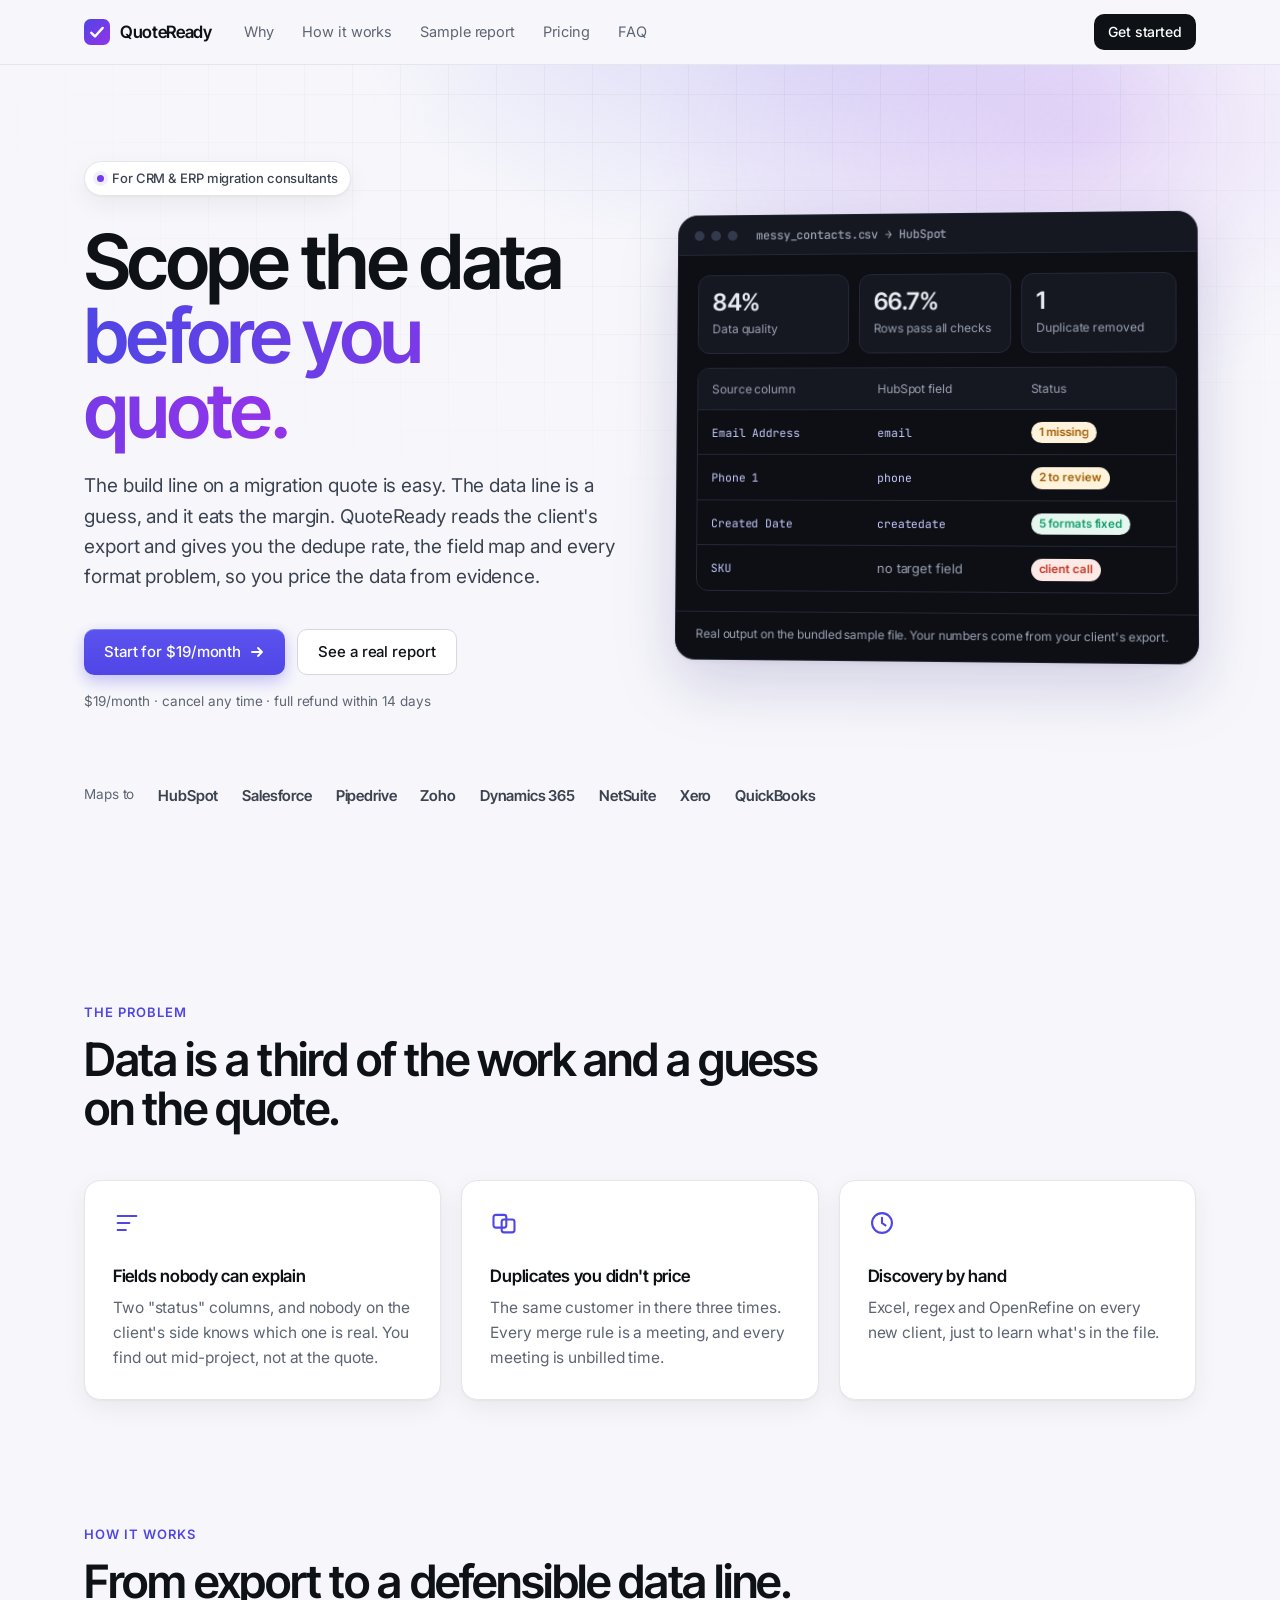
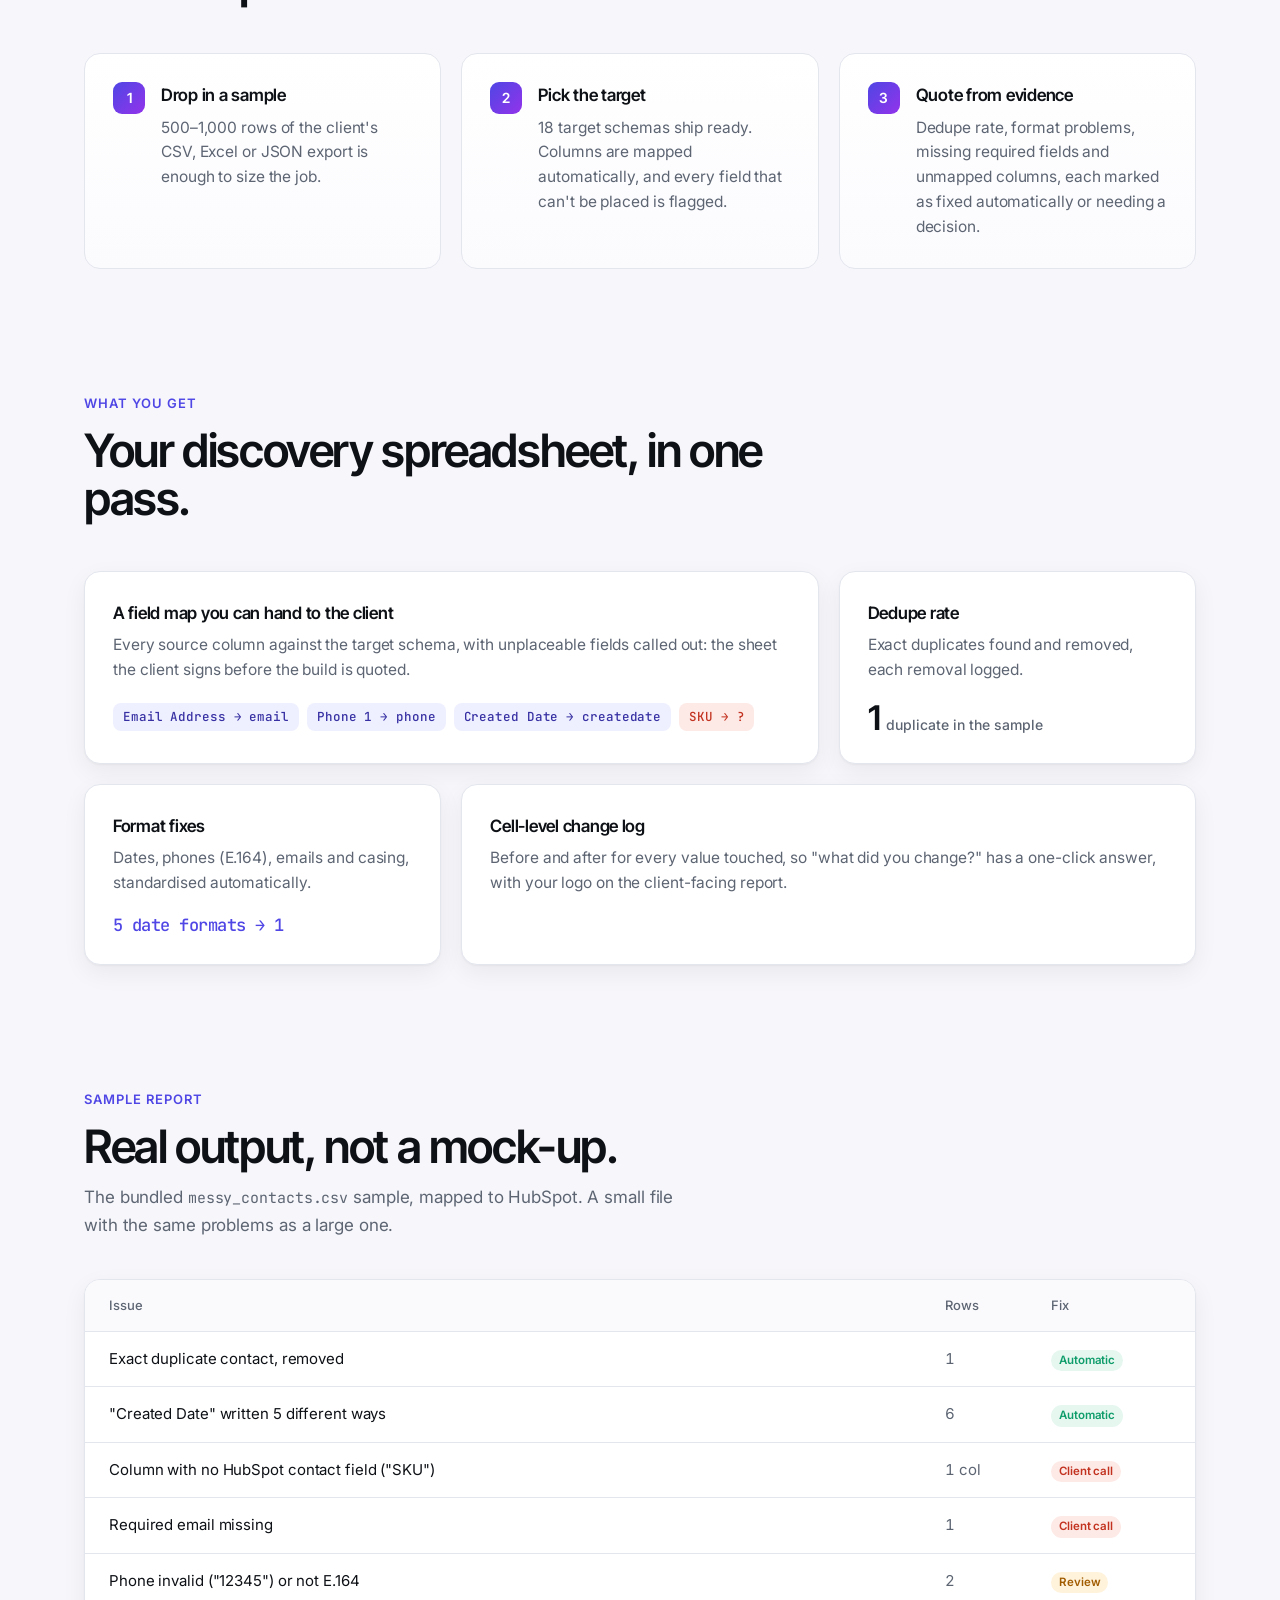
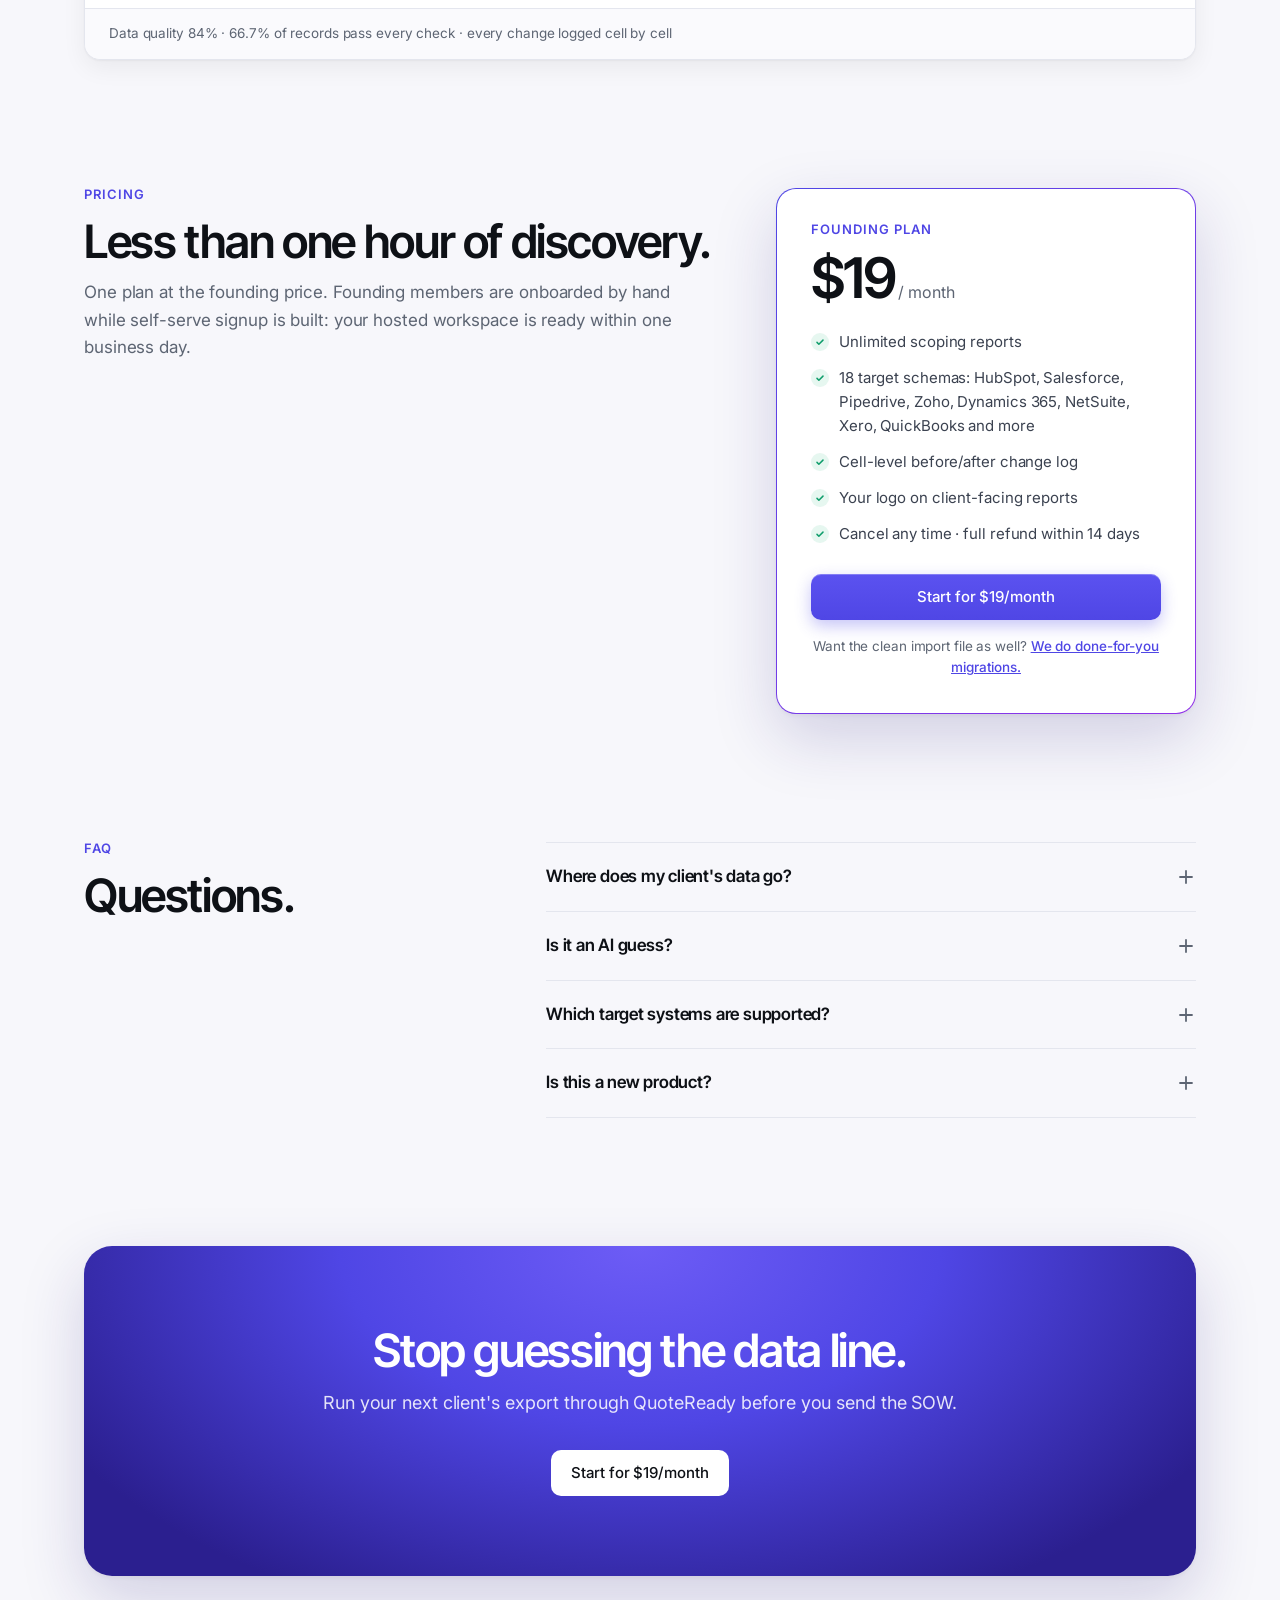
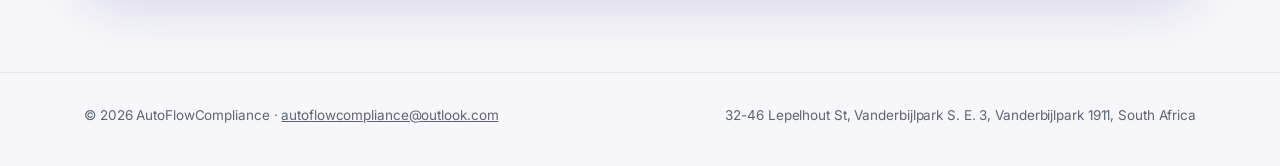
==== commit db53ca27: "QuoteReady: PayPal subscription plan live ($19/month) Co-Authored-By: Claude Opus 5.5 <noreply@anthr" ====
--- a/quoteready/index.html
+++ b/quoteready/index.html
@@ -33,7 +33,7 @@
       <a href="#pricing">Pricing</a>
       <a href="#faq">FAQ</a>
     </nav>
-    <a class="btn btn-dark btn-sm" href="mailto:autoflowcompliance@outlook.com?subject=QuoteReady%20waitlist">Join waitlist</a>
+    <a class="btn btn-dark btn-sm" href="https://www.paypal.com/webapps/billing/plans/subscribe?plan_id=P-8YK25969PD867551XNLWIKJQ">Get started</a>
   </div>
 </header>
 
@@ -47,7 +47,7 @@
         <h1>Scope the data<br><span class="grad">before you quote.</span></h1>
         <p class="lede">The build line on a migration quote is easy. The data line is a guess, and it eats the margin. QuoteReady reads the client's export and gives you the dedupe rate, the field map and every format problem, so you price the data from evidence.</p>
         <div class="cta-row">
-          <a class="btn btn-primary" href="mailto:autoflowcompliance@outlook.com?subject=QuoteReady%20waitlist">Join the waitlist
+          <a class="btn btn-primary" href="https://www.paypal.com/webapps/billing/plans/subscribe?plan_id=P-8YK25969PD867551XNLWIKJQ">Start for $19/month
             <svg viewBox="0 0 16 16" aria-hidden="true"><path d="M3 8h10M9 4l4 4-4 4" stroke="currentColor" stroke-width="1.8" fill="none" stroke-linecap="round" stroke-linejoin="round"/></svg>
           </a>
           <a class="btn btn-ghost" href="#report">See a real report</a>
@@ -181,7 +181,7 @@
           <li>Your logo on client-facing reports</li>
           <li>Cancel any time · full refund within 14 days</li>
         </ul>
-        <a class="btn btn-primary btn-block" href="mailto:autoflowcompliance@outlook.com?subject=QuoteReady%20waitlist">Join the waitlist</a>
+        <a class="btn btn-primary btn-block" href="https://www.paypal.com/webapps/billing/plans/subscribe?plan_id=P-8YK25969PD867551XNLWIKJQ">Start for $19/month</a>
         <p class="fine center">Want the clean import file as well? <a href="mailto:autoflowcompliance@outlook.com?subject=QuoteReady%20done-for-you%20migration">We do done-for-you migrations.</a></p>
       </div>
     </div>
@@ -207,7 +207,7 @@
       <div class="final-inner">
         <h2>Stop guessing the data line.</h2>
         <p>Run your next client's export through QuoteReady before you send the SOW.</p>
-        <a class="btn btn-light" href="mailto:autoflowcompliance@outlook.com?subject=QuoteReady%20waitlist">Join the waitlist</a>
+        <a class="btn btn-light" href="https://www.paypal.com/webapps/billing/plans/subscribe?plan_id=P-8YK25969PD867551XNLWIKJQ">Start for $19/month</a>
       </div>
     </div>
   </section>
